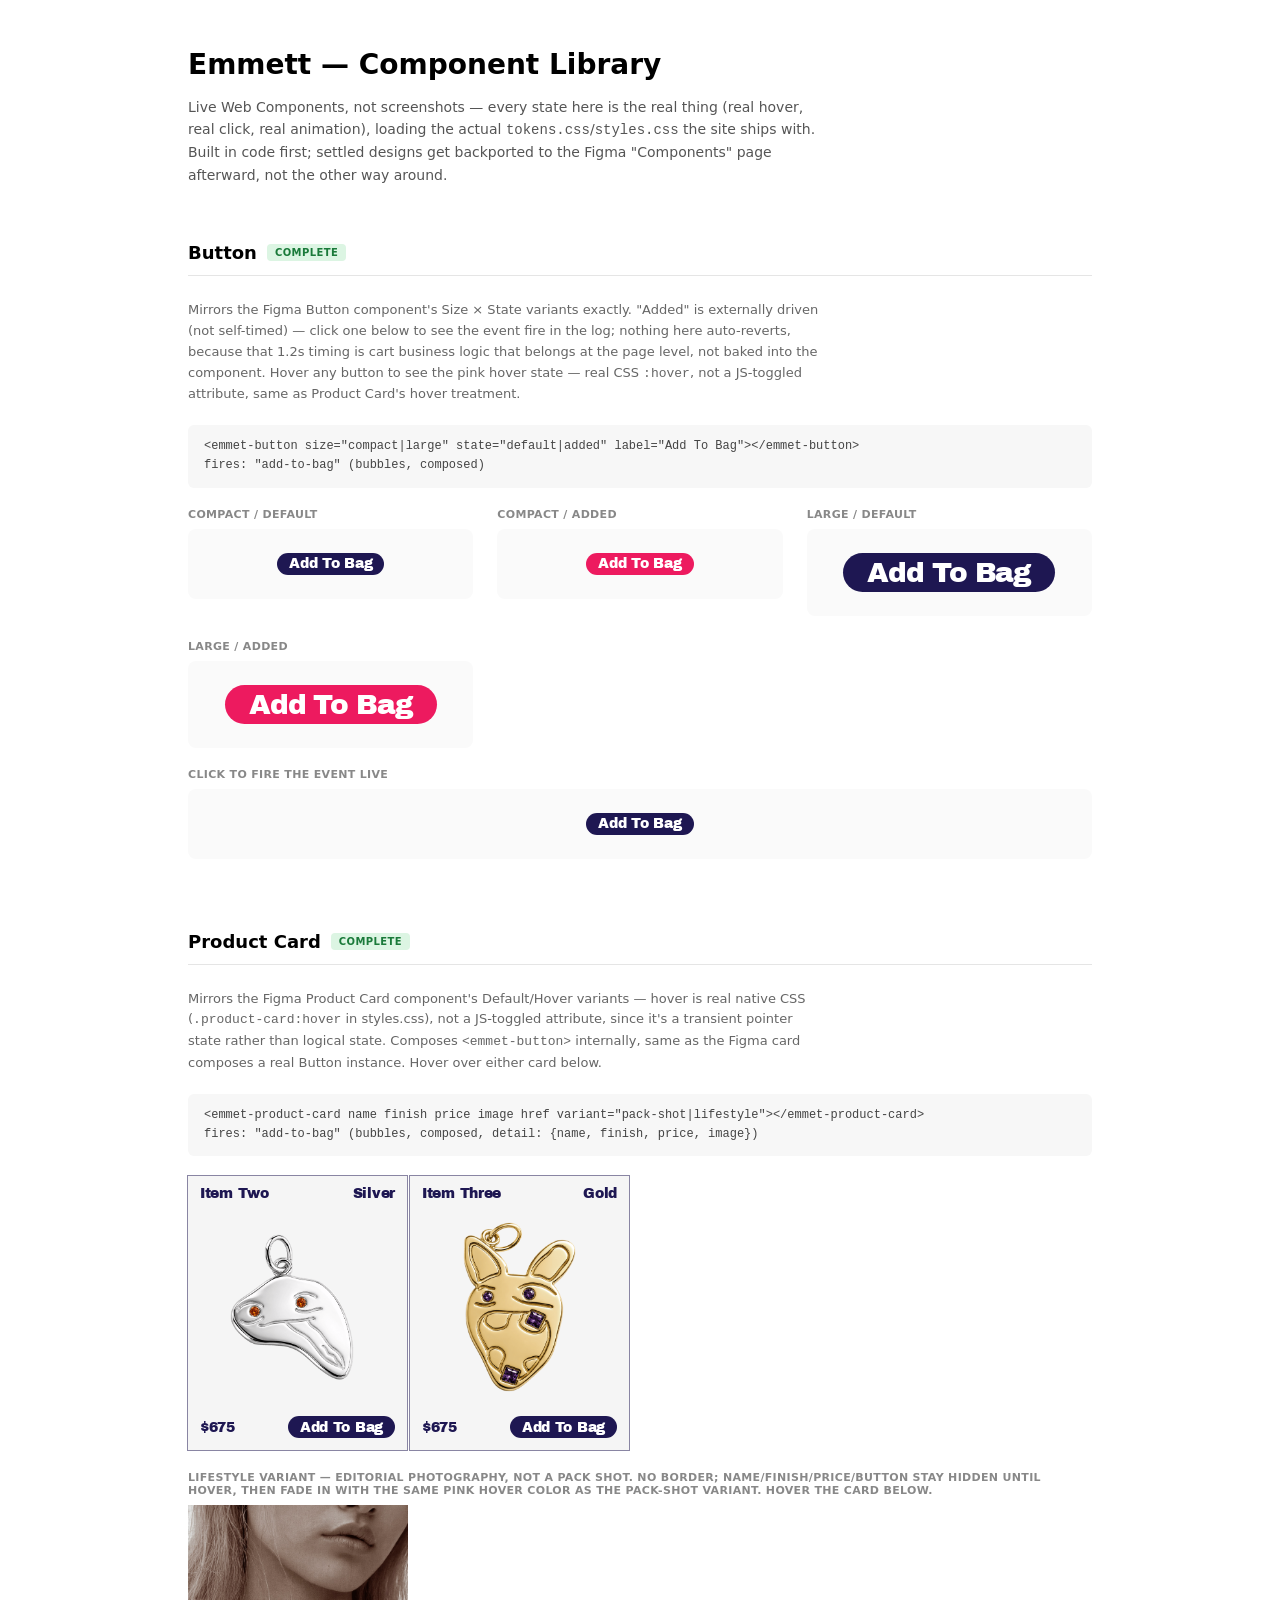
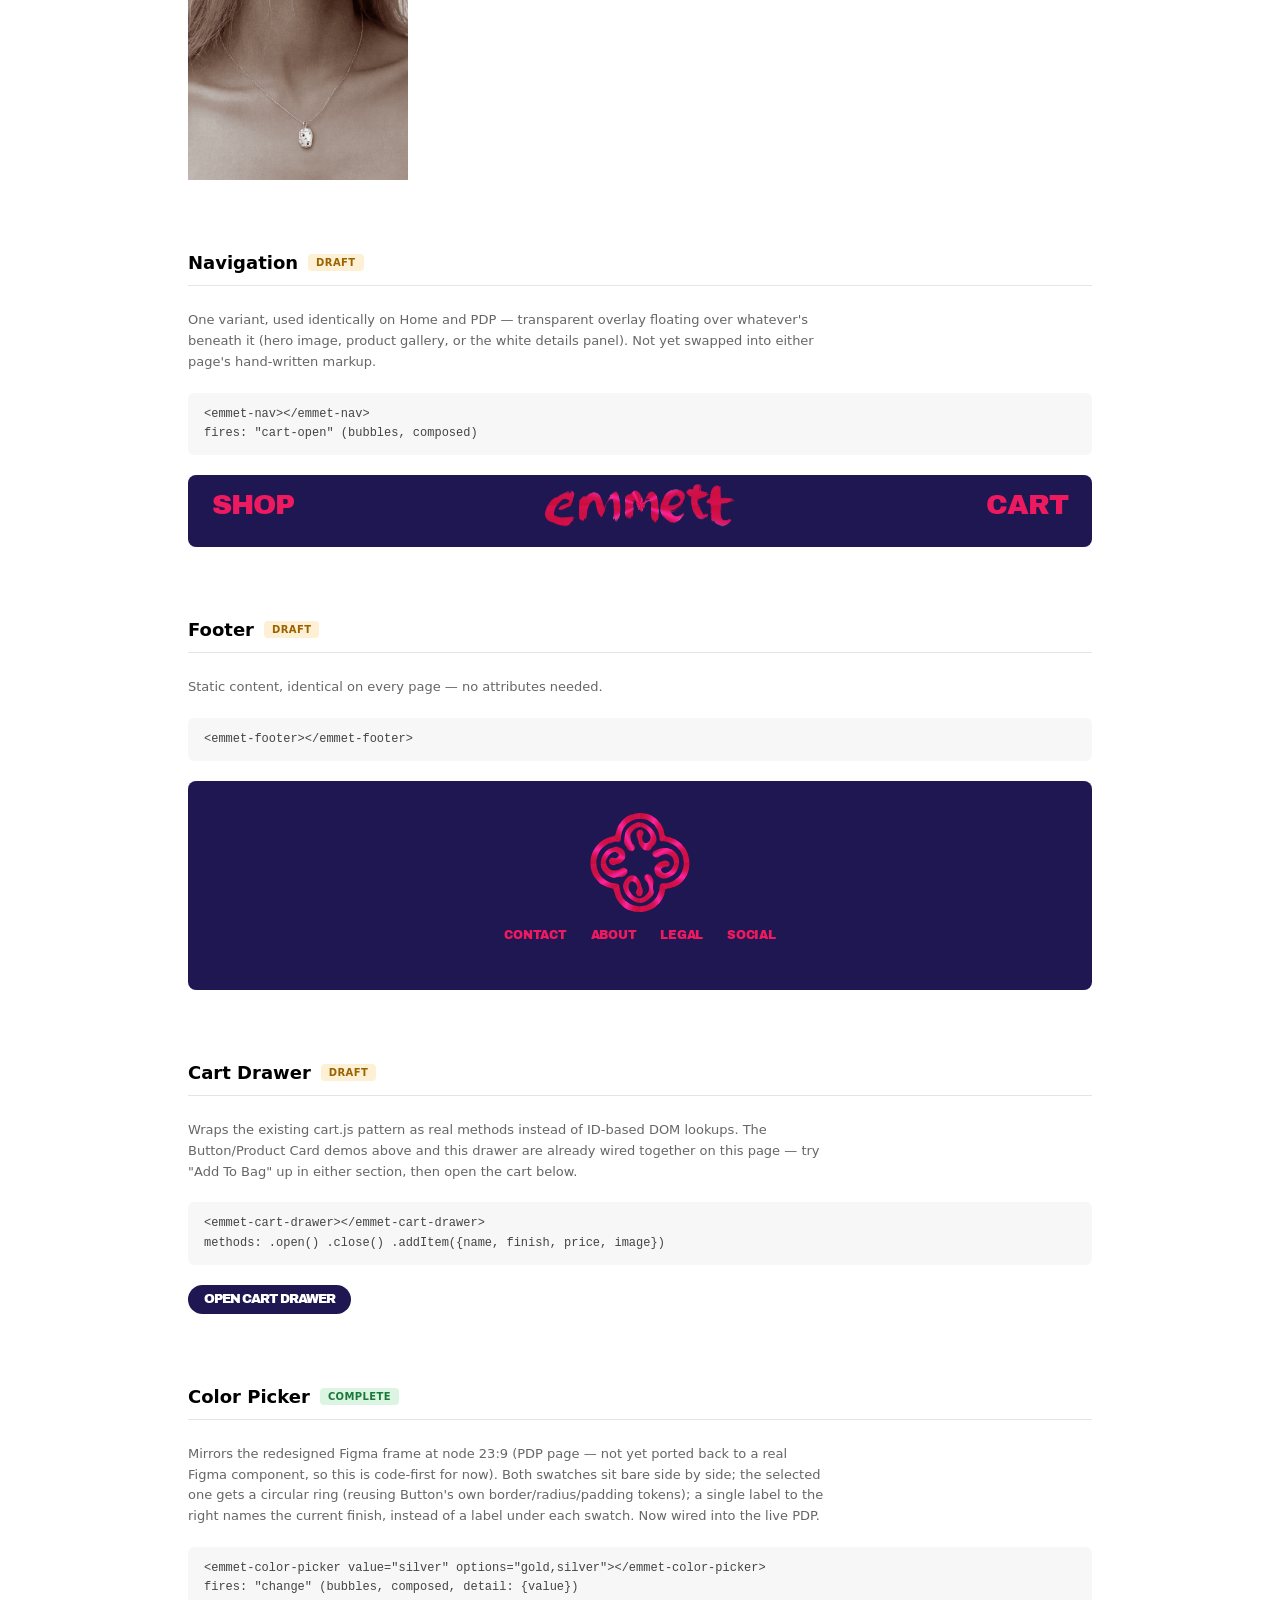
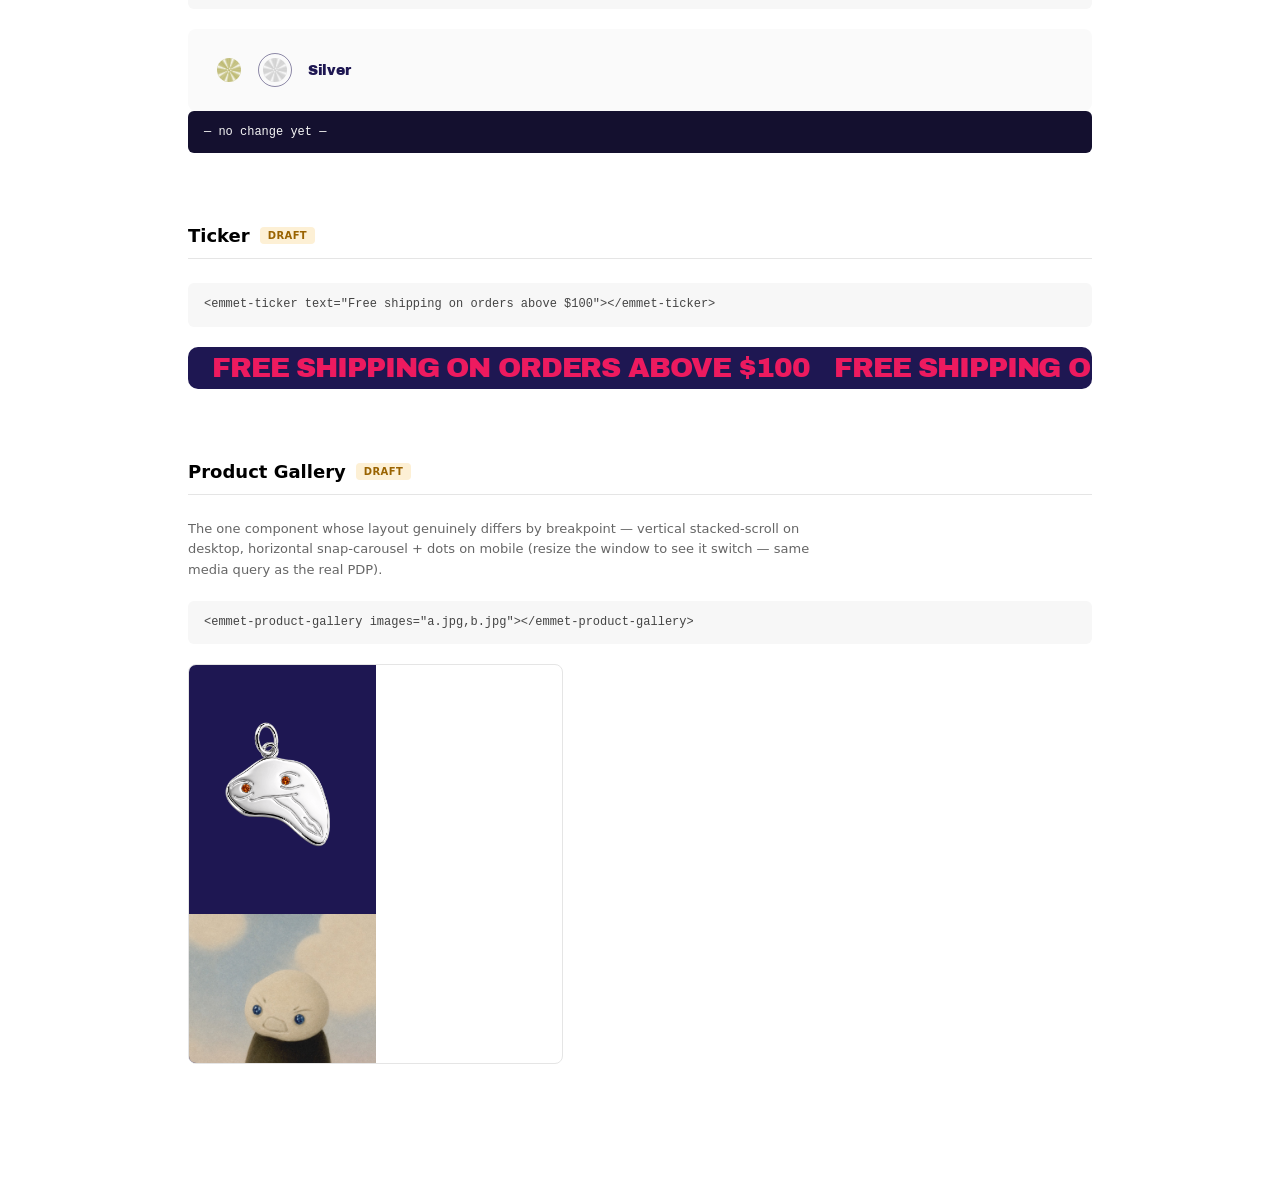
==== components.html @ 361da9a1 "Initial commit: Emmett static demo site Home/PDP/Components pages plus experimental branch variants " ====
<!doctype html>
<html lang="en">
<head>
<meta charset="utf-8">
<meta name="viewport" content="width=device-width, initial-scale=1">
<title>Emmett — Components</title>
<link rel="preconnect" href="https://fonts.googleapis.com">
<link rel="preconnect" href="https://fonts.gstatic.com" crossorigin>
<link href="https://fonts.googleapis.com/css2?family=Archivo:wght@400;500&family=Archivo+Black&display=swap" rel="stylesheet">
<link rel="stylesheet" href="styles.css">
<style>
  /* Gallery-page chrome only — not part of the product design system,
     doesn't belong in styles.css. */
  body { padding: 48px; max-width: 1000px; margin: 0 auto; background: #fff; }
  .gallery-intro { margin-bottom: 56px; }
  .gallery-intro h1 { font: 700 28px/1.2 system-ui, sans-serif; margin: 0 0 8px; }
  .gallery-intro p { font: 14px/1.6 system-ui, sans-serif; color: #555; max-width: 640px; }
  .gallery-section { margin-bottom: 72px; }
  .gallery-section h2 {
    font: 700 18px system-ui, sans-serif;
    display: flex; align-items: center; gap: 10px;
    padding-bottom: 12px; margin-bottom: 24px;
    border-bottom: 1px solid #e5e5e5;
  }
  .badge { font: 700 10px system-ui, sans-serif; letter-spacing: .04em; text-transform: uppercase; padding: 3px 8px; border-radius: 4px; }
  .badge--done { background: #dcf5e3; color: #1a7a3a; }
  .badge--draft { background: #fdf0d5; color: #9a6300; }
  .gallery-desc { font: 13px/1.6 system-ui, sans-serif; color: #666; margin: 0 0 20px; max-width: 640px; }
  .gallery-api { font: 12px/1.6 ui-monospace, monospace; color: #444; background: #f7f7f7; padding: 12px 16px; border-radius: 6px; margin: 0 0 20px; white-space: pre-wrap; }
  .swatch-grid { display: grid; grid-template-columns: repeat(auto-fill, minmax(220px, 1fr)); gap: 24px; align-items: start; }
  .swatch-label { font: 600 11px system-ui, sans-serif; color: #888; margin-bottom: 8px; text-transform: uppercase; letter-spacing: .03em; }
  .swatch { padding: 24px; background: #fafafa; border-radius: 8px; display: flex; align-items: center; justify-content: center; }
  .card-demo-row { display: grid; grid-template-columns: repeat(2, 220px); gap: 2px; }
  .nav-demo { position: relative; height: 72px; background: #1e1752; border-radius: 8px; overflow: hidden; }
  .nav-demo emmet-nav .site-header { position: absolute; }
  .footer-demo { border-radius: 8px; overflow: hidden; }
  .log { font: 12px/1.5 ui-monospace, monospace; background: #14102f; color: #f5f5f5; padding: 12px 16px; border-radius: 6px; min-height: 20px; }
</style>
</head>
<body>

<div class="gallery-intro">
  <h1>Emmett — Component Library</h1>
  <p>Live Web Components, not screenshots — every state here is the real thing (real hover, real click, real animation), loading the actual <code>tokens.css</code>/<code>styles.css</code> the site ships with. Built in code first; settled designs get backported to the Figma "Components" page afterward, not the other way around.</p>
</div>

<div class="gallery-section">
  <h2>Button <span class="badge badge--done">Complete</span></h2>
  <p class="gallery-desc">Mirrors the Figma Button component's Size × State variants exactly. "Added" is externally driven (not self-timed) — click one below to see the event fire in the log; nothing here auto-reverts, because that 1.2s timing is cart business logic that belongs at the page level, not baked into the component. Hover any button to see the pink hover state — real CSS <code>:hover</code>, not a JS-toggled attribute, same as Product Card's hover treatment.</p>
  <p class="gallery-api">&lt;emmet-button size="compact|large" state="default|added" label="Add To Bag"&gt;&lt;/emmet-button&gt;
fires: "add-to-bag" (bubbles, composed)</p>
  <div class="swatch-grid">
    <div>
      <div class="swatch-label">Compact / Default</div>
      <div class="swatch"><emmet-button size="compact" state="default"></emmet-button></div>
    </div>
    <div>
      <div class="swatch-label">Compact / Added</div>
      <div class="swatch"><emmet-button size="compact" state="added"></emmet-button></div>
    </div>
    <div>
      <div class="swatch-label">Large / Default</div>
      <div class="swatch"><emmet-button size="large" state="default"></emmet-button></div>
    </div>
    <div>
      <div class="swatch-label">Large / Added</div>
      <div class="swatch"><emmet-button size="large" state="added"></emmet-button></div>
    </div>
  </div>
  <p class="swatch-label" style="margin-top:20px;">Click to fire the event live</p>
  <div class="swatch"><emmet-button id="liveButton" size="compact" state="default"></emmet-button></div>
</div>

<div class="gallery-section">
  <h2>Product Card <span class="badge badge--done">Complete</span></h2>
  <p class="gallery-desc">Mirrors the Figma Product Card component's Default/Hover variants — hover is real native CSS (<code>.product-card:hover</code> in styles.css), not a JS-toggled attribute, since it's a transient pointer state rather than logical state. Composes <code>&lt;emmet-button&gt;</code> internally, same as the Figma card composes a real Button instance. Hover over either card below.</p>
  <p class="gallery-api">&lt;emmet-product-card name finish price image href variant="pack-shot|lifestyle"&gt;&lt;/emmet-product-card&gt;
fires: "add-to-bag" (bubbles, composed, detail: {name, finish, price, image})</p>
  <div class="card-demo-row">
    <emmet-product-card
      name="Item Two" finish="Silver" price="$675"
      image="assets/item-two-silver.png" href="pdp.html?item=two&finish=silver">
    </emmet-product-card>
    <emmet-product-card
      name="Item Three" finish="Gold" price="$675"
      image="assets/item-three-gold.png" href="pdp.html?item=three&finish=gold">
    </emmet-product-card>
  </div>
  <p class="swatch-label" style="margin-top:20px;">Lifestyle variant — editorial photography, not a pack shot. No border; name/finish/price/button stay hidden until hover, then fade in with the same pink hover color as the pack-shot variant. Hover the card below.</p>
  <div class="card-demo-row">
    <emmet-product-card
      name="Item one" finish="Silver" price="$675" variant="lifestyle"
      image="assets/lifestyle-necklace.jpg" href="pdp.html?item=one&finish=silver">
    </emmet-product-card>
  </div>
</div>

<div class="gallery-section">
  <h2>Navigation <span class="badge badge--draft">Draft</span></h2>
  <p class="gallery-desc">One variant, used identically on Home and PDP — transparent overlay floating over whatever's beneath it (hero image, product gallery, or the white details panel). Not yet swapped into either page's hand-written markup.</p>
  <p class="gallery-api">&lt;emmet-nav&gt;&lt;/emmet-nav&gt;
fires: "cart-open" (bubbles, composed)</p>
  <div class="nav-demo"><emmet-nav></emmet-nav></div>
</div>

<div class="gallery-section">
  <h2>Footer <span class="badge badge--draft">Draft</span></h2>
  <p class="gallery-desc">Static content, identical on every page — no attributes needed.</p>
  <p class="gallery-api">&lt;emmet-footer&gt;&lt;/emmet-footer&gt;</p>
  <div class="footer-demo"><emmet-footer></emmet-footer></div>
</div>

<div class="gallery-section">
  <h2>Cart Drawer <span class="badge badge--draft">Draft</span></h2>
  <p class="gallery-desc">Wraps the existing cart.js pattern as real methods instead of ID-based DOM lookups. The Button/Product Card demos above and this drawer are already wired together on this page — try "Add To Bag" up in either section, then open the cart below.</p>
  <p class="gallery-api">&lt;emmet-cart-drawer&gt;&lt;/emmet-cart-drawer&gt;
methods: .open() .close() .addItem({name, finish, price, image})</p>
  <button type="button" class="nav-link" style="background:#1e1752;color:#fff;padding:8px 16px;border-radius:20px;font-size:13px;" id="openCartDemo">Open cart drawer</button>
</div>

<div class="gallery-section">
  <h2>Color Picker <span class="badge badge--done">Complete</span></h2>
  <p class="gallery-desc">Mirrors the redesigned Figma frame at node 23:9 (PDP page — not yet ported back to a real Figma component, so this is code-first for now). Both swatches sit bare side by side; the selected one gets a circular ring (reusing Button's own border/radius/padding tokens); a single label to the right names the current finish, instead of a label under each swatch. Now wired into the live PDP.</p>
  <p class="gallery-api">&lt;emmet-color-picker value="silver" options="gold,silver"&gt;&lt;/emmet-color-picker&gt;
fires: "change" (bubbles, composed, detail: {value})</p>
  <div class="swatch" style="justify-content:flex-start;">
    <emmet-color-picker id="finishDemo" value="silver" options="gold,silver"></emmet-color-picker>
  </div>
  <div class="log" id="finishLog">— no change yet —</div>
</div>

<div class="gallery-section">
  <h2>Ticker <span class="badge badge--draft">Draft</span></h2>
  <p class="gallery-api">&lt;emmet-ticker text="Free shipping on orders above $100"&gt;&lt;/emmet-ticker&gt;</p>
  <emmet-ticker text="Free shipping on orders above $100"></emmet-ticker>
</div>

<div class="gallery-section">
  <h2>Product Gallery <span class="badge badge--draft">Draft</span></h2>
  <p class="gallery-desc">The one component whose layout genuinely differs by breakpoint — vertical stacked-scroll on desktop, horizontal snap-carousel + dots on mobile (resize the window to see it switch — same media query as the real PDP).</p>
  <p class="gallery-api">&lt;emmet-product-gallery images="a.jpg,b.jpg"&gt;&lt;/emmet-product-gallery&gt;</p>
  <div style="max-width:375px; height:400px; border:1px solid #e5e5e5; border-radius:8px; overflow:hidden;">
    <emmet-product-gallery images="assets/item-two-silver.png,assets/character-art.jpg"></emmet-product-gallery>
  </div>
</div>

<emmet-cart-drawer id="galleryCart"></emmet-cart-drawer>

<script src="components.js"></script>
<script>
  const cart = document.getElementById("galleryCart");

  document.getElementById("openCartDemo").addEventListener("click", () => cart.open());

  document.addEventListener("add-to-bag", (e) => {
    const detail = e.detail || { name: "Item", finish: "Silver", price: "$675", image: "" };
    cart.addItem(detail);
    cart.open();
  });

  const liveButton = document.getElementById("liveButton");
  liveButton.addEventListener("add-to-bag", () => {
    liveButton.setAttribute("state", "added");
    setTimeout(() => liveButton.setAttribute("state", "default"), 1200);
  });

  document.getElementById("finishDemo").addEventListener("change", (e) => {
    document.getElementById("finishLog").textContent = `change event fired — value: "${e.detail.value}"`;
  });
</script>
</body>
</html>
---- styles.css ----
/* Emmett — Home page. Desktop breakpoint only.
   All visual values come from tokens.css (generated from tokens.json / Figma variables).
   Do not hardcode colors, type, spacing, or radii here — reference a var(--token) instead. */

@import url("tokens.css");

* { box-sizing: border-box; }

html, body {
  margin: 0;
  padding: 0;
  width: 100%;
}

body {
  background: var(--color-surface-page);
  font-family: var(--font-family-text), sans-serif;
  -webkit-font-smoothing: antialiased;
}

img { display: block; max-width: 100%; }

a { color: inherit; text-decoration: none; }

/* ---------- Header (overlaid on hero, transparent) ---------- */

.site-header {
  position: fixed;
  top: 0;
  left: 0;
  right: 0;
  z-index: 20;
  display: flex;
  align-items: center;
  justify-content: space-between;
  padding: var(--space-200) var(--space-500);
  min-height: 60px;
}

.nav-link {
  font-family: var(--nav-font-family), sans-serif;
  font-size: var(--nav-font-size);
  letter-spacing: var(--nav-tracking);
  color: var(--nav-text-color);
  text-transform: uppercase;
  background: none;
  border: none;
  line-height: 1;
  transition: opacity 0.25s ease, transform 0.25s ease;
}

/* Logo stays fixed and always visible; only Shop/Cart hide on scroll-down
   and reappear on scroll-up (toggled via nav-scroll.js). */
.site-header.nav-links-hidden .nav-link {
  opacity: 0;
  transform: translateY(-8px);
  pointer-events: none;
}

.site-logo {
  position: absolute;
  left: 50%;
  top: 50%;
  transform: translate(-50%, -50%);
  display: block;
  width: 190px;
}

.site-logo svg {
  display: block;
  width: 100%;
  height: auto;
}

/* ---------- Hero ---------- */

.hero {
  position: relative;
  width: 100%;
  aspect-ratio: 1599 / 997;
  background: var(--color-navy-900);
  overflow: hidden;
}

.hero img {
  width: 100%;
  height: 100%;
  object-fit: cover;
}

/* ---------- Shop grid ---------- */

.shop {
  width: 100%;
}

.product-grid {
  display: grid;
  grid-template-columns: repeat(4, 1fr);
  width: 100%;
}

.product-card {
  position: relative;
  display: flex;
  flex-direction: column;
  justify-content: space-between;
  aspect-ratio: 4 / 5;
  background: var(--card-bg);
  border: var(--card-border-width) solid var(--card-border-color);
  box-sizing: border-box;
  overflow: hidden;
  margin-left: calc(var(--card-border-width) * -1);
  margin-top: calc(var(--card-border-width) * -1);
}

.product-card.span-2 {
  grid-column: span 2;
}

/* Lifestyle variant — editorial/lifestyle photography instead of a plain
   product pack shot. No border (the photo runs to the card edge); name/
   finish/price/button stay hidden until hover, then revealed in the same
   pink hover color as the pack-shot variant (.product-card:hover ... below
   already covers this, since these cards keep the base .product-card class
   too — no separate color rule needed here). */
.product-card--lifestyle {
  border: none;
  margin-left: 0;
  margin-top: 0;
}

.product-card--lifestyle .card-row {
  opacity: 0;
  pointer-events: none;
  transition: opacity 0.25s ease;
}

.product-card--lifestyle:hover .card-row {
  opacity: 1;
  pointer-events: auto;
}

.card-media {
  position: absolute;
  inset: 0;
  z-index: 0;
}

.card-media img {
  width: 100%;
  height: 100%;
  object-fit: cover;
}

.card-row {
  position: relative;
  z-index: 1;
  display: flex;
  align-items: center;
  justify-content: space-between;
  padding: 0 var(--card-padding-x);
}

.card-row--top {
  padding-top: var(--space-150);
  height: 24px;
}

.card-row--bottom {
  padding-bottom: var(--space-200);
  height: 34px;
}

.card-name,
.card-finish,
.card-price {
  font-family: var(--nav-font-family), sans-serif;
  font-size: var(--price-font-size);
  letter-spacing: var(--font-tracking-product);
  color: var(--card-text-color);
  white-space: nowrap;
  margin: 0;
}

.btn-bag {
  display: inline-flex;
  align-items: center;
  height: 22px;
  padding: var(--button-padding-y) var(--button-padding-x);
  background: var(--button-bg-default);
  color: var(--button-text-default);
  border-radius: var(--button-radius);
  font-family: var(--button-font-family), sans-serif;
  font-size: var(--button-font-size);
  letter-spacing: var(--font-tracking-product);
  white-space: nowrap;
  border: none;
}

.btn-bag:hover {
  background: var(--button-bg-hover);
}

/* Large size — PDP. Checked against the real button (Figma node 11:1362/
   11:1366): font-size and horizontal padding scale up, but vertical padding
   and tracking do not — it reuses the compact button-padding-y and the nav
   type scale's tracking, not a "large" version of the compact ones. */
.btn-bag--large {
  height: auto;
  padding: var(--button-padding-y) var(--button-padding-x-large);
  font-size: var(--button-font-size-large);
  letter-spacing: var(--button-tracking-large);
}

/* Product Card hover — all card text (name, finish, price) shares one
   component-tier color token, card.text-color(-hover), rather than price
   having its own separate token for a color it never actually diverges on. */
.product-card:hover .card-name,
.product-card:hover .card-finish,
.product-card:hover .card-price {
  color: var(--card-text-color-hover);
}

/* ---------- Ticker (promo marquee) ---------- */

.ticker {
  position: relative;
  grid-column: 1 / -1;
  width: 100%;
  height: 42px;
  background: var(--ticker-bg);
  border-radius: var(--ticker-radius);
  overflow: hidden;
  display: flex;
  align-items: center;
}

.ticker-track {
  display: flex;
  align-items: center;
  gap: var(--space-500);
  white-space: nowrap;
  animation: ticker-scroll 22s linear infinite;
  padding-left: var(--space-500);
}

.ticker-track span {
  font-family: var(--nav-font-family), sans-serif;
  font-size: var(--nav-font-size);
  letter-spacing: var(--nav-tracking);
  color: var(--ticker-text-color);
  text-transform: uppercase;
}

@keyframes ticker-scroll {
  from { transform: translateX(0); }
  to { transform: translateX(-50%); }
}

/* ---------- Footer ---------- */

.site-footer {
  width: 100%;
  background: var(--footer-bg);
  display: flex;
  flex-direction: column;
  align-items: center;
}

.footer-mark {
  position: relative;
  width: 100px;
  height: 99px;
  margin: var(--space-600) 0 var(--space-300);
}

.footer-mark-svg,
.footer-mark svg {
  display: block;
  width: 100%;
  height: 100%;
}

/* ---------- Liquid metal ambient shimmer ----------
   A rotating highlight gradient masked to the exact glyph/symbol shape, so the
   silhouette stays put and only the "light" moves inside it — reads as a moving
   reflection across liquid metal rather than a shape sliding around. */

.liquid-metal {
  position: absolute;
  inset: 0;
  overflow: hidden;
  mix-blend-mode: overlay;
  pointer-events: none;
}

.liquid-metal--logo {
  -webkit-mask-image: url("assets/svg/logo-mask.svg");
  mask-image: url("assets/svg/logo-mask.svg");
}

.liquid-metal--symbol {
  -webkit-mask-image: url("assets/svg/symbol-mask.svg");
  mask-image: url("assets/svg/symbol-mask.svg");
}

.liquid-metal--logo,
.liquid-metal--symbol {
  -webkit-mask-size: 100% 100%;
  mask-size: 100% 100%;
  -webkit-mask-repeat: no-repeat;
  mask-repeat: no-repeat;
  -webkit-mask-position: center;
  mask-position: center;
}

.liquid-metal-spin {
  position: absolute;
  top: 50%;
  left: 50%;
  width: 340%;
  height: 340%;
  transform: translate(-50%, -50%) rotate(0deg);
  transform-origin: center;
  background: repeating-conic-gradient(
    from 0deg,
    rgba(0, 0, 0, 0.3) 0deg,
    transparent 9deg,
    rgba(255, 255, 255, 1) 18deg,
    transparent 27deg,
    rgba(0, 0, 0, 0.18) 36deg,
    transparent 45deg
  );
  animation: liquid-metal-spin 9s linear infinite;
  will-change: transform;
}

.liquid-metal--symbol .liquid-metal-spin {
  animation-duration: 7s;
  animation-direction: reverse;
}

@keyframes liquid-metal-spin {
  to { transform: translate(-50%, -50%) rotate(360deg); }
}

@media (prefers-reduced-motion: reduce) {
  .liquid-metal-spin {
    animation: none;
  }
}

.footer-links {
  display: flex;
  align-items: center;
  gap: var(--footer-gap);
  padding-bottom: var(--space-800);
}

.footer-link {
  font-family: var(--nav-font-family), sans-serif;
  font-size: var(--footer-link-font-size);
  letter-spacing: var(--font-tracking-footer-link);
  color: var(--footer-link-color);
  text-transform: uppercase;
  background: none;
  border: none;
}

/* ==========================================================================
   PDP — desktop only. The header is the same transparent overlay used on
   Home (only one nav variant, site-wide). The gallery is normal document
   flow — its two stacked images are what give the page real height, and the
   actual page scrolls to reveal them (no isolated inner-scroll container).
   The details column is pinned to the viewport (position: fixed) instead,
   so it stays in place the whole time regardless of how far the page has
   scrolled.
   ========================================================================== */

.pdp {
  display: flex;
}

.pdp-gallery {
  width: 50%;
  background: var(--color-navy-900);
}

.pdp-gallery img {
  display: block;
  width: 100%;
  height: auto;
}

/* Carousel dot indicators — only relevant/shown on mobile (see media query).
   Hidden on desktop, where the gallery is a vertical stacked scroll, not a
   swipeable carousel. */
.pdp-gallery-dots {
  display: none;
}

.pdp-gallery-dots span {
  width: 6px;
  height: 6px;
  border-radius: var(--radius-pill);
  background: var(--color-navy-900-a50);
}

.pdp-gallery-dots span.is-active {
  background: var(--color-accent-brand);
}

.pdp-details {
  position: fixed;
  top: 0;
  right: 0;
  width: 50%;
  height: 100vh;
  overflow-y: auto; /* safety net if content ever exceeds viewport height, not the primary scroll mechanism */
  display: flex;
  flex-direction: column;
  justify-content: center; /* per the real Figma PDP: the info block sits exactly vertically centered in the panel (measured 471.9px top offset in a 1141px-tall panel — precisely (1141-197)/2), not top-pinned */
  padding: 0 96px; /* 96px matches the real Figma inset (measured, not derived from the space scale) */
}

.pdp-top-row {
  display: flex;
  align-items: center; /* was baseline — misaligned against the color picker's pill, whose box height varies by selection state, not by a shared text baseline */
  justify-content: space-between;
  gap: var(--space-300);
  margin-bottom: var(--space-300);
}

.pdp-name {
  font-family: var(--nav-font-family), sans-serif;
  font-size: var(--font-size-product); /* was a hardcoded 20px guess made before the real PDP existed in Figma — the actual node is bound to font/size/200 (14px), same size as price/card text, not font/size/500 (28px, nav's size) */
  letter-spacing: var(--font-tracking-product);
  color: var(--card-text-color);
  margin: 0;
}

/* Color Picker — redesigned in Figma (node 23:9, not yet ported back to a
   real Figma component). Both swatches sit bare side by side; the selected
   one gets a circular ring (reusing Button's own border/radius/padding
   tokens), and a single label to the right names the current finish. */

.color-picker-swatches {
  display: inline-flex;
  align-items: center;
  gap: var(--space-200);
}

.color-picker-swatch-wrap {
  display: inline-flex;
  padding: var(--space-050); /* gap between the swatch circle and its selection ring — tightened from --button-padding-x per explicit request */
  border-radius: var(--radius-pill);
  border: var(--border-width-thin) solid transparent;
  background: none;
  cursor: pointer;
}

.color-picker-swatch-wrap.is-selected {
  border-color: var(--color-border-subtle);
}

.color-picker-swatch {
  display: block;
  position: relative;
  width: 24px;
  height: 24px;
  border-radius: 50%;
  overflow: hidden; /* clips the .liquid-metal shimmer to this circle — no mask-image needed like the logo/symbol, since the shape here is just a circle */
}

.color-picker-swatch[data-finish="gold"] {
  background: var(--picker-swatch-fill-gold);
}

.color-picker-swatch[data-finish="silver"] {
  background: var(--picker-swatch-fill-silver);
}

.color-picker-label {
  font-family: var(--nav-font-family), sans-serif;
  font-size: var(--price-font-size);
  letter-spacing: var(--font-tracking-product);
  color: var(--card-text-color);
  white-space: nowrap;
}

.pdp-description {
  font-family: var(--font-family-text), sans-serif;
  font-size: 14px;
  line-height: 1.6;
  color: var(--card-text-color);
  opacity: 0.85;
  margin: 0 0 var(--space-500);
}

.pdp-bottom-row {
  display: flex;
  align-items: center;
  justify-content: space-between; /* price left, button right — matches the product card's bottom row (Figma node 11:1358 confirms the real PDP uses the same pattern) */
  gap: var(--space-300);
}

.pdp-price {
  font-family: var(--nav-font-family), sans-serif;
  font-size: var(--font-size-product); /* was a hardcoded 16px guess — the real node (11:1360) is bound to font/size/200 (14px), same as the product name */
  letter-spacing: var(--font-tracking-product);
  color: var(--card-text-color);
  margin: 0;
}

.pdp-sku {
  font-family: var(--font-family-text), sans-serif;
  font-size: 12px;
  color: var(--card-text-color);
  opacity: 0.45;
  margin-top: var(--space-600);
}

/* ==========================================================================
   PDP Branch — experimental variant (Figma node 37:10, "PDP branch"). One
   continuous full-width image column (single page scroll, no split gallery/
   details columns); the product info card floats on top of it as a sticky
   "liquid glass" panel. That glass treatment is a deliberate departure from
   the literal Figma frame (node 37:17 there just uses the plain opaque
   card/bg fill) per explicit instruction — so the blur/opacity/radius/shadow
   values below are new, bespoke to this variant, and intentionally NOT
   ported into tokens.json, since there's no real Figma variable behind
   "glass" to mirror. Everything inside the card (name, description, price,
   button, color picker) reuses the exact same classes/tokens as the main
   PDP — only the card's own container styling changes.
   ========================================================================== */

/* Positioning context for the sticky card overlay below — spans the hero
   image AND the additional-images row combined, so the card keeps sticking
   through both sections and only releases once the footer (its next
   sibling, outside this wrapper) begins. */
.pdp-branch-scroll {
  position: relative;
}

/* 12-column underlying grid — the product (pack-shot) image is centered
   in a 6-column span (columns 4–9) instead of running full-bleed; the
   lifestyle image below it stays full-width (spans all 12). */
.pdp-branch-gallery {
  background: var(--color-navy-900);
  display: grid;
  grid-template-columns: repeat(12, 1fr);
}

.pdp-branch-gallery img {
  display: block;
  width: 100%;
  height: auto;
  grid-column: 1 / -1;
}

#pdpBranchMainImage {
  grid-column: 4 / 10; /* columns 4–9 inclusive: 6 of 12, centered */
}

/* Absolutely-positioned overlay sized via inset:0 against .pdp-branch-scroll
   (hero image + additional-images row combined) — this is what gives the
   sticky card below room to travel through both sections and only release
   right at the footer, instead of sticking forever like position:fixed
   would. Same 12-col grid as the gallery so the card can share the image's
   exact column span. */
.pdp-branch-card-wrap {
  position: absolute;
  inset: 0;
  display: grid;
  grid-template-columns: repeat(12, 1fr);
  align-items: end; /* anchors the card's resting position to the bottom of the (tall) wrap, matching its bottom-sticky behavior — grid's default stretch would otherwise make it fill the wrap's full (image-column-height) row axis instead of sizing to its own content */
  pointer-events: none; /* only the card itself should intercept clicks */
}

.pdp-branch-card {
  grid-column: 4 / 10; /* centered on the product image's own 6-of-12 span */
  position: sticky;
  bottom: var(--space-500);
  width: 100%;
  display: flex;
  flex-direction: column;
  gap: var(--space-inline-gap); /* semantic token for spacing between stacked items — not the raw --space-500 primitive, even though same value */
  padding: var(--space-500);
  pointer-events: auto;

  /* Liquid glass — frosted, translucent panel over the scrolling imagery. */
  background: rgba(255, 255, 255, 0.55);
  border: 1px solid rgba(255, 255, 255, 0.6);
  border-radius: 24px;
  backdrop-filter: blur(24px) saturate(180%);
  -webkit-backdrop-filter: blur(24px) saturate(180%);
  box-shadow:
    0 8px 32px rgba(30, 23, 82, 0.25),
    inset 0 1px 0 rgba(255, 255, 255, 0.5);
}

/* The card's own top-row/description/bottom-row all reuse .pdp-top-row,
   .pdp-description, .pdp-bottom-row etc. as-is, but those shared classes
   carry their own margins from the main (non-gap-based) PDP layout — here
   the card relies on flex `gap` for spacing instead, so those margins are
   zeroed to avoid stacking on top of it. (No SKU line in this variant —
   dropped to save space in the now-narrower, centered card.) */
.pdp-branch-card .pdp-top-row {
  margin-bottom: 0;
}

/* Pulls description up closer to the name/color-picker row specifically —
   the card's `gap` (--space-inline-gap, 24px) still governs the other
   transition (description → price/button row) unchanged; this just trims
   the one above it down to --space-150 (10px) via a token-driven offset,
   rather than reducing the shared gap value itself. */
.pdp-branch-card .pdp-description {
  margin: calc(var(--space-150) - var(--space-inline-gap)) 0 0;
}

/* Additional product images — a plain 6/6 two-up row below the sticky
   hero, matching Figma's "Additional product images" section (node
   51:322): two images sharing the same 12-col grid, each spanning half. */
.pdp-branch-more-images {
  display: grid;
  grid-template-columns: repeat(12, 1fr);
  background: var(--color-navy-900);
}

.pdp-branch-more-images img {
  display: block;
  grid-column: span 6;
  width: 100%;
  height: auto;
  object-fit: cover;
}

/* ==========================================================================
   Home/PLP Branch — experimental variant (Figma node 50:67, "Home/PLP
   branch"). A single full-viewport, non-scrolling hero: the cast photo
   fills the whole screen at 75% opacity, and all 5 products sit on top as
   a coverflow-style carousel instead of a scrolling grid. Cards have no
   background/border here (they float directly on the photo) and only the
   centered ("active") product shows its name/finish/price/button — the
   others are bare pendant images. Clicking a side pendant re-centers it;
   clicking the already-centered one navigates to its PDP, same as a
   regular product card would.
   ========================================================================== */

.plp-branch-body {
  overflow: hidden; /* one full-viewport screen, no page scroll */
}

.plp-branch-hero {
  position: relative;
  height: 100vh;
  overflow: hidden;
  background: var(--color-black);
}

.plp-branch-hero-bg {
  position: absolute;
  inset: 0;
  width: 100%;
  height: 100%;
  object-fit: cover;
  opacity: 0.75;
}

.plp-branch-carousel {
  position: absolute;
  inset: 0;
  --carousel-spacing: 340px; /* read by index-branch.html's JS so slide spacing stays in sync with the width below across breakpoints */
  touch-action: pan-y; /* horizontal swipes are handled by our own JS below, not the browser's native gesture */
}

.plp-branch-slide {
  position: absolute;
  left: 50%;
  top: 50%;
  width: 400px;
  aspect-ratio: 4 / 5;
  overflow: hidden;
  cursor: pointer;
  display: flex;
  flex-direction: column;
  justify-content: space-between; /* pins .card-row--top/--bottom to opposite edges, same as .product-card does */
  transform: translate(-50%, -50%) translateX(var(--slide-x, 0px)) scale(var(--slide-scale, 1));
  z-index: var(--slide-z, 1);
  opacity: 0.9; /* non-selected products recede slightly */
  transition: transform 0.4s ease, opacity 0.3s ease;
}

/* Hovering a dimmed product previews what clicking it would do — bring it
   to full opacity — so the interaction reads clearly before you commit. */
.plp-branch-slide:hover,
.plp-branch-slide.is-active {
  opacity: 1;
}

.plp-branch-slide .card-media {
  position: absolute;
  inset: 0;
  z-index: 0;
}

/* No background/border (unlike .product-card) — the image sits straight
   on the hero photo. Name/finish/price/button reuse the exact same
   .card-row/.card-name/.card-finish/.card-price/.btn-bag classes as the
   regular grid cards; only the text color changes (white, since there's
   no card-bg tinting it anymore) and visibility is gated to .is-active. */
.plp-branch-slide .card-row {
  opacity: 0;
  pointer-events: none;
  transition: opacity 0.3s ease;
}

.plp-branch-slide.is-active .card-row {
  opacity: 1;
  pointer-events: auto;
}

.plp-branch-slide .card-name,
.plp-branch-slide .card-finish,
.plp-branch-slide .card-price {
  color: var(--button-text-default);
}

/* ---------- Cart drawer (shared by Home and PDP) ---------- */

.cart-overlay {
  position: fixed;
  inset: 0;
  background: rgba(0, 0, 0, 0.4);
  opacity: 0;
  pointer-events: none;
  transition: opacity 0.2s ease;
  z-index: 40;
}

.cart-overlay.is-open {
  opacity: 1;
  pointer-events: auto;
}

.cart-drawer {
  position: fixed;
  top: 0;
  right: 0;
  bottom: 0;
  width: min(380px, 90vw);
  background: var(--color-surface-page);
  z-index: 50;
  transform: translateX(100%);
  transition: transform 0.25s ease;
  display: flex;
  flex-direction: column;
  padding: var(--space-600) var(--space-500);
}

.cart-drawer.is-open {
  transform: translateX(0);
}

.cart-drawer-head {
  display: flex;
  align-items: center;
  justify-content: space-between;
  margin-bottom: var(--space-500);
}

.cart-title {
  font-family: var(--nav-font-family), sans-serif;
  font-size: 18px;
  color: var(--card-text-color);
  text-transform: uppercase;
}

.cart-close {
  background: none;
  border: none;
  font-size: 22px;
  color: var(--card-text-color);
  line-height: 1;
}

.cart-empty {
  font-family: var(--font-family-text), sans-serif;
  color: var(--card-text-color);
  opacity: 0.6;
  font-size: 14px;
}

.cart-items {
  display: flex;
  flex-direction: column;
  gap: var(--space-300);
  overflow-y: auto;
}

.cart-item {
  display: flex;
  gap: var(--space-200);
  align-items: center;
  border-bottom: var(--border-width-thin) solid var(--color-gray-200);
  padding-bottom: var(--space-300);
}

.cart-item img {
  width: 56px;
  height: 56px;
  object-fit: cover;
  background: var(--card-bg);
  border-radius: var(--radius-md);
}

.cart-item-name {
  font-family: var(--nav-font-family), sans-serif;
  font-size: 13px;
  color: var(--card-text-color);
}

.cart-item-meta {
  font-family: var(--font-family-text), sans-serif;
  font-size: 12px;
  color: var(--card-text-color);
  opacity: 0.6;
}

.cart-note {
  margin-top: auto;
  font-family: var(--font-family-text), sans-serif;
  font-size: 11px;
  color: var(--card-text-color);
  opacity: 0.45;
  padding-top: var(--space-300);
}

.btn-bag.is-added {
  background: var(--color-accent-brand);
}

/* ==========================================================================
   Responsive — Home page only. PDP stays desktop-only (fixed/scroll split
   layout needs its own mobile treatment, not implied by this breakpoint).

   Breakpoint: 768px — the standard mobile/tablet split. Below it, the grid
   goes from 4 columns to 2: regular cards (1-span) go from 4-per-row to
   2-per-row, and spread cards (2-span) go from half-width to full-width
   (2 of 2 columns), i.e. 2-column spreads collapse to 1 column. Both
   requirements fall out of the same single rule — no separate override
   needed for .span-2.
   ========================================================================== */

@media (max-width: 768px) {
  .hero {
    height: 100vh;
    aspect-ratio: auto;
  }

  /* Image is sized by height only (width follows its natural ratio), so it
     renders wider than the viewport — that overflow is what .hero clips, and
     what the pan animates across. max-width:none overrides the global
     img{max-width:100%} reset, which would otherwise cap it at 100vw and kill
     the overflow entirely. */
  .hero img {
    position: absolute;
    top: 0;
    left: 0;
    width: auto;
    max-width: none;
    height: 100%;
    object-fit: unset;
    animation: hero-pan 24s ease-in-out infinite alternate;
  }

  /* translateX in % resolves against the image's own rendered width, so this
     end position — self-width shifted left, then compensated by the viewport
     width — always lands exactly on the image's right edge regardless of the
     photo's actual aspect ratio (no hardcoded ratio constant to keep in sync
     with whichever file ends up at assets/hero.jpg). */
  @keyframes hero-pan {
    from { transform: translateX(0); }
    to { transform: translateX(calc(-100% + 100vw)); }
  }

  @media (prefers-reduced-motion: reduce) {
    .hero img {
      animation: none;
    }
  }

  .site-header {
    padding: var(--space-150) var(--space-300);
  }

  .nav-link {
    font-size: 18px;
  }

  .site-logo {
    width: 120px;
  }

  /* ---- PDP: carousel image on top, info stacked below, footer visible ---- */

  .pdp-shell {
    height: auto;
  }

  .pdp {
    flex-direction: column;
  }

  .pdp-gallery {
    width: 100%;
    height: auto;
    display: flex;
    overflow-x: auto;
    overflow-y: hidden;
    scroll-snap-type: x mandatory;
    -webkit-overflow-scrolling: touch;
  }

  .pdp-gallery img {
    flex: 0 0 100%;
    width: 100%;
    aspect-ratio: 4 / 5;
    object-fit: cover;
    scroll-snap-align: start;
  }

  .pdp-gallery-dots {
    display: flex;
    justify-content: center;
    gap: var(--space-150);
    padding: var(--space-300) 0;
  }

  .pdp-details {
    position: static; /* reset the desktop rule's fixed-to-viewport positioning — mobile needs this back in normal flow, stacked below the gallery */
    width: 100%;
    height: auto;
    overflow: visible;
    padding: var(--space-500);
  }

  /* PDP Branch: same sticky-to-bottom glass overlay as desktop (still
     absolute + grid + position:sticky from the base rules above) — only
     the column span changes, going full-width with a little horizontal
     breathing room instead of the desktop's 6-of-12 centered column. */
  .pdp-branch-card-wrap {
    padding: 0 var(--space-300);
  }

  .pdp-branch-card {
    grid-column: 1 / -1;
  }

  /* The 6-of-12 centered column is a desktop refinement — on narrow
     screens the product image goes back to full width like the lifestyle
     image below it. */
  #pdpBranchMainImage {
    grid-column: 1 / -1;
  }

  .pdp-branch-more-images img {
    grid-column: 1 / -1;
  }

  /* PLP Branch carousel: smaller slides/spacing so more than one neighbor
     is still visible on a phone-width screen. index-branch.html's JS reads
     --carousel-spacing back out of this element, so the two stay in sync
     without duplicating the number in JS. */
  .plp-branch-carousel {
    --carousel-spacing: 170px;
  }

  .plp-branch-slide {
    width: 220px;
  }

  .product-grid {
    grid-template-columns: repeat(2, 1fr);
  }

  .card-row--top,
  .card-row--bottom {
    padding-left: var(--space-150);
    padding-right: var(--space-150);
  }

  .card-name,
  .card-finish,
  .card-price {
    font-size: 12px;
  }

  .btn-bag {
    padding: var(--space-050) var(--space-150);
    font-size: 12px;
  }

  .ticker-track span {
    font-size: 18px;
  }

  .footer-links {
    gap: var(--space-300);
    flex-wrap: wrap;
    justify-content: center;
    padding-left: var(--space-500);
    padding-right: var(--space-500);
  }
}
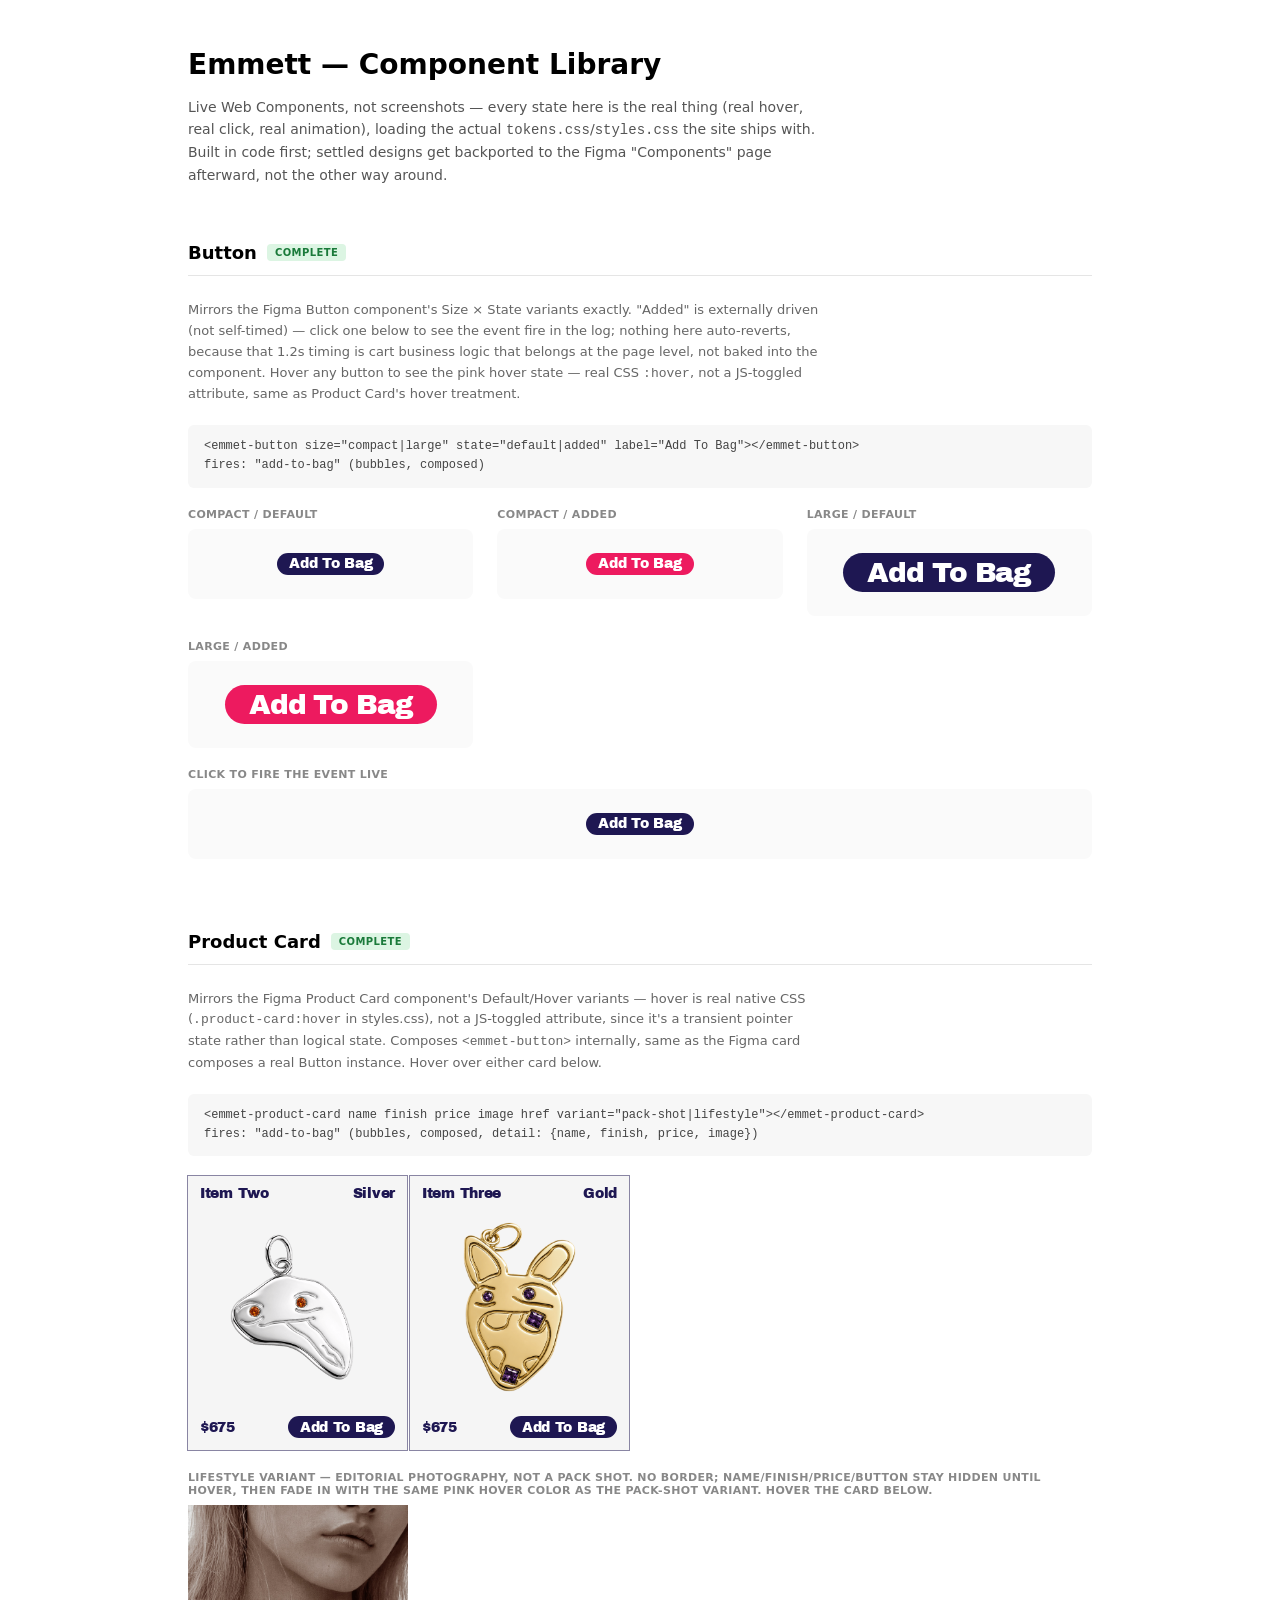
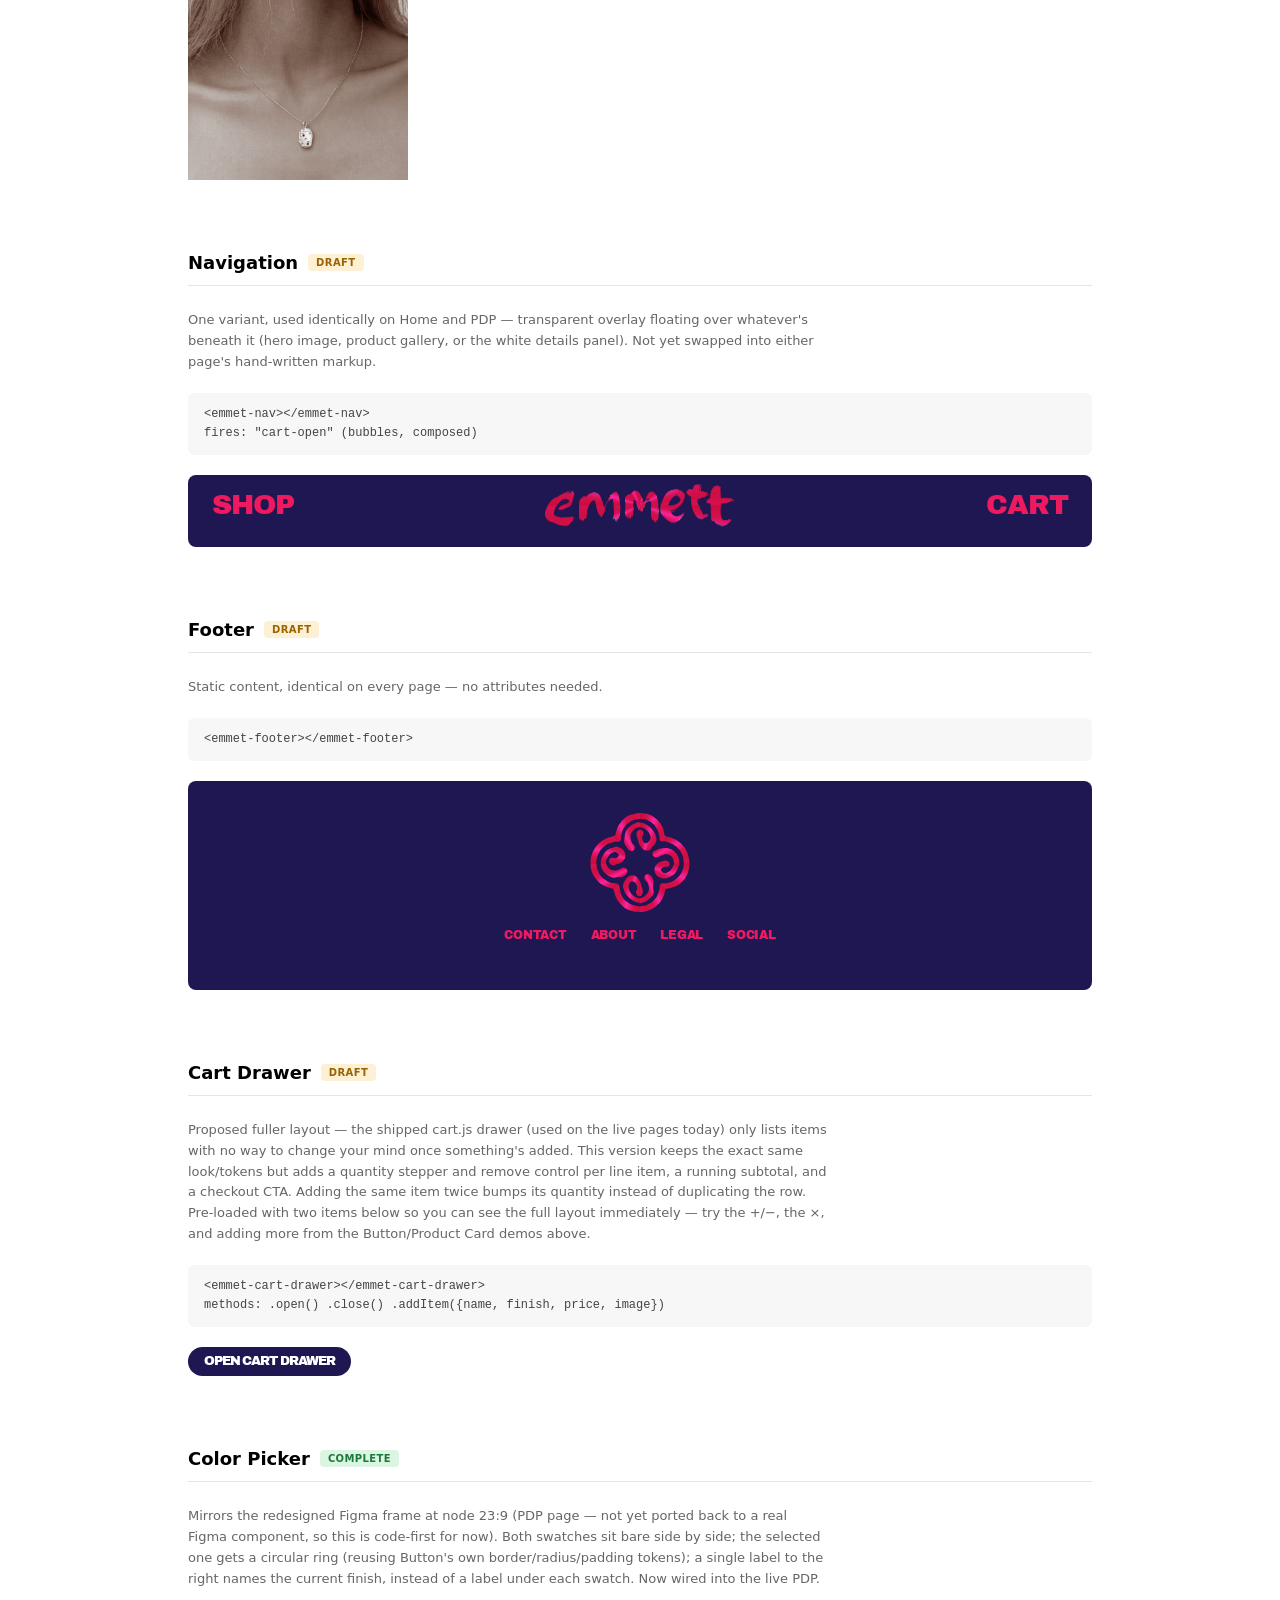
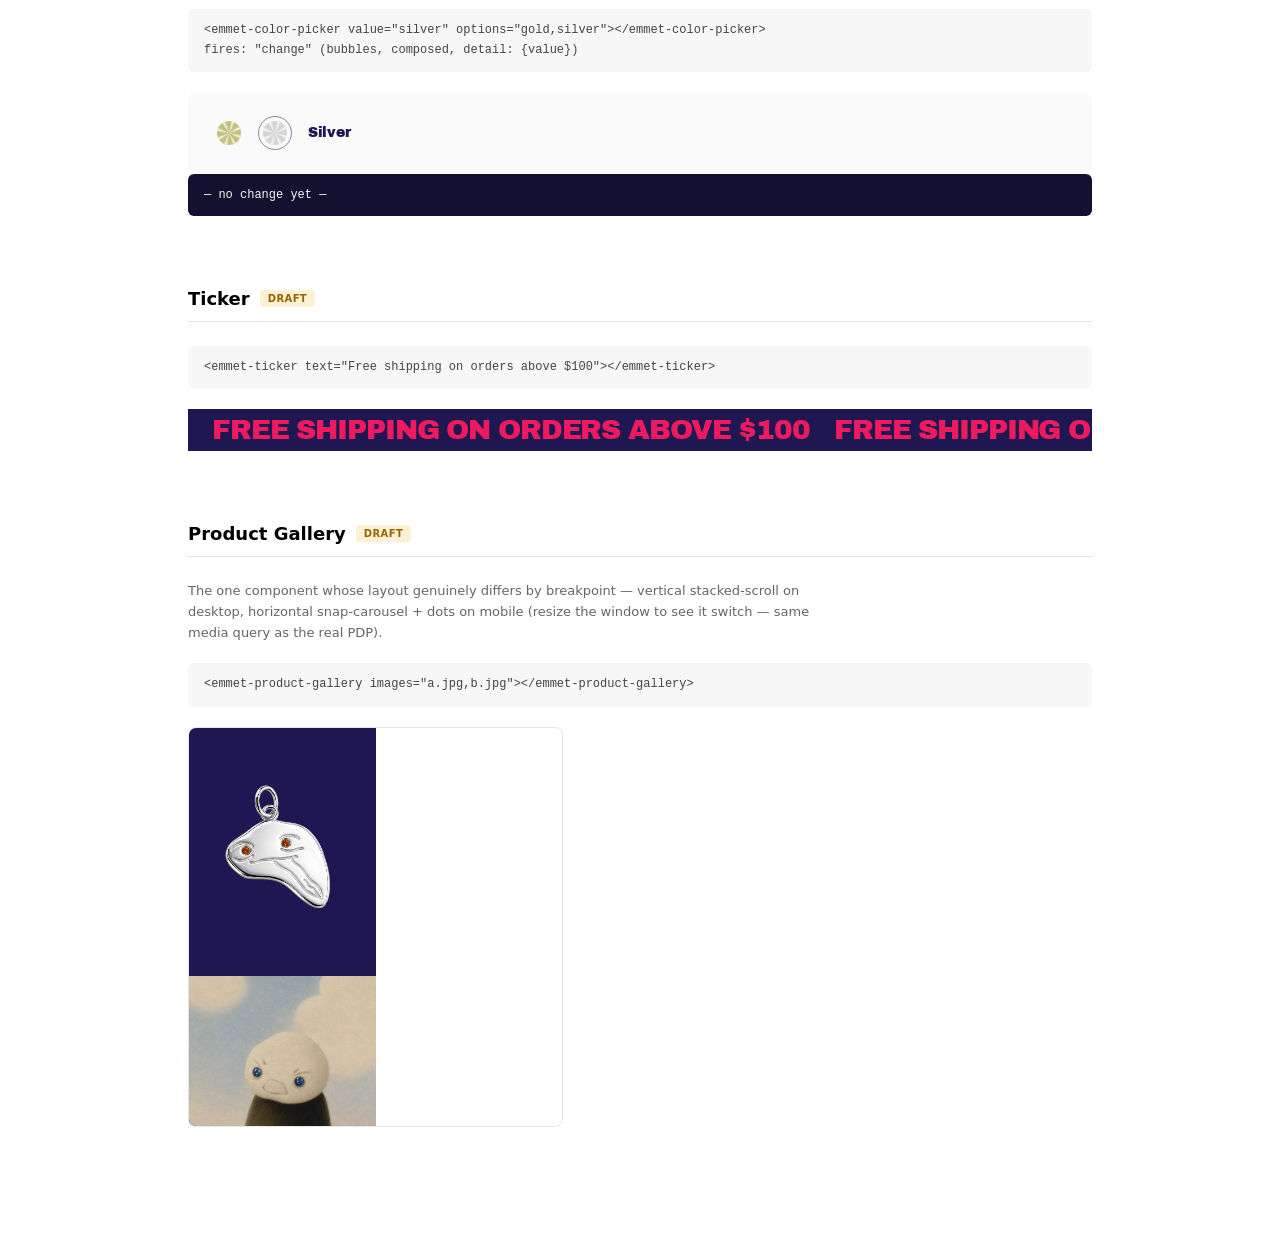
==== commit 6da8f40f: "Cart layout proposal, ticker tweaks, 90vh hero on both Home variants - Cart Drawer (components.html," ====
--- a/components.html
+++ b/components.html
@@ -4,6 +4,11 @@
 <meta charset="utf-8">
 <meta name="viewport" content="width=device-width, initial-scale=1">
 <title>Emmett — Components</title>
+<link rel="icon" href="assets/svg/favicon.svg" type="image/svg+xml">
+<meta property="og:title" content="Emmett — Components">
+<meta property="og:image" content="https://themanofletters.github.io/emmet/assets/logo.png">
+<meta name="twitter:card" content="summary_large_image">
+<meta name="twitter:image" content="https://themanofletters.github.io/emmet/assets/logo.png">
 <link rel="preconnect" href="https://fonts.googleapis.com">
 <link rel="preconnect" href="https://fonts.gstatic.com" crossorigin>
 <link href="https://fonts.googleapis.com/css2?family=Archivo:wght@400;500&family=Archivo+Black&display=swap" rel="stylesheet">
@@ -112,7 +117,7 @@
 
 <div class="gallery-section">
   <h2>Cart Drawer <span class="badge badge--draft">Draft</span></h2>
-  <p class="gallery-desc">Wraps the existing cart.js pattern as real methods instead of ID-based DOM lookups. The Button/Product Card demos above and this drawer are already wired together on this page — try "Add To Bag" up in either section, then open the cart below.</p>
+  <p class="gallery-desc">Proposed fuller layout — the shipped cart.js drawer (used on the live pages today) only lists items with no way to change your mind once something's added. This version keeps the exact same look/tokens but adds a quantity stepper and remove control per line item, a running subtotal, and a checkout CTA. Adding the same item twice bumps its quantity instead of duplicating the row. Pre-loaded with two items below so you can see the full layout immediately — try the +/&minus;, the &times;, and adding more from the Button/Product Card demos above.</p>
   <p class="gallery-api">&lt;emmet-cart-drawer&gt;&lt;/emmet-cart-drawer&gt;
 methods: .open() .close() .addItem({name, finish, price, image})</p>
   <button type="button" class="nav-link" style="background:#1e1752;color:#fff;padding:8px 16px;border-radius:20px;font-size:13px;" id="openCartDemo">Open cart drawer</button>
@@ -150,6 +155,11 @@
 <script>
   const cart = document.getElementById("galleryCart");
 
+  // Pre-loaded so the proposed layout (qty stepper, remove, subtotal,
+  // checkout) is visible immediately without needing to add anything first.
+  cart.addItem({ name: "Item Two", finish: "Silver", price: "$675", image: "assets/item-two-silver.png" });
+  cart.addItem({ name: "Item Three", finish: "Gold", price: "$675", image: "assets/item-three-gold.png" });
+
   document.getElementById("openCartDemo").addEventListener("click", () => cart.open());
 
   document.addEventListener("add-to-bag", (e) => {
--- a/styles.css
+++ b/styles.css
@@ -77,7 +77,7 @@
 .hero {
   position: relative;
   width: 100%;
-  aspect-ratio: 1599 / 997;
+  height: 90vh; /* was aspect-ratio-based (1599/997, matching the source image exactly) — 90vh instead so the next section peeks in below the fold as a scroll cue */
   background: var(--color-navy-900);
   overflow: hidden;
 }
@@ -230,7 +230,6 @@
   width: 100%;
   height: 42px;
   background: var(--ticker-bg);
-  border-radius: var(--ticker-radius);
   overflow: hidden;
   display: flex;
   align-items: center;
@@ -241,7 +240,7 @@
   align-items: center;
   gap: var(--space-500);
   white-space: nowrap;
-  animation: ticker-scroll 22s linear infinite;
+  animation: ticker-scroll 27.5s linear infinite; /* was 22s — slowed by 25% */
   padding-left: var(--space-500);
 }
 
@@ -638,23 +637,21 @@
 
 /* ==========================================================================
    Home/PLP Branch — experimental variant (Figma node 50:67, "Home/PLP
-   branch"). A single full-viewport, non-scrolling hero: the cast photo
-   fills the whole screen at 75% opacity, and all 5 products sit on top as
-   a coverflow-style carousel instead of a scrolling grid. Cards have no
+   branch"). A near-full-viewport (90vh) hero: the cast photo fills most of
+   the screen at 75% opacity, deliberately 10vh short of full height so the
+   footer peeks in below the fold as a scroll cue, with the rest of the
+   footer reachable by scrolling (unlike the fixed single-screen version
+   this started as). All 10 products sit on the hero as a
+   coverflow-style carousel instead of a scrolling grid. Cards have no
    background/border here (they float directly on the photo) and only the
    centered ("active") product shows its name/finish/price/button — the
    others are bare pendant images. Clicking a side pendant re-centers it;
-   clicking the already-centered one navigates to its PDP, same as a
-   regular product card would.
+   clicking the already-centered one navigates to its PDP branch page.
    ========================================================================== */
-
-.plp-branch-body {
-  overflow: hidden; /* one full-viewport screen, no page scroll */
-}
 
 .plp-branch-hero {
   position: relative;
-  height: 100vh;
+  height: 90vh; /* was 100vh — leaves 10% of the next section peeking in below the fold as a scroll cue */
   overflow: hidden;
   background: var(--color-black);
 }
@@ -689,7 +686,8 @@
   transform: translate(-50%, -50%) translateX(var(--slide-x, 0px)) scale(var(--slide-scale, 1));
   z-index: var(--slide-z, 1);
   opacity: 0.9; /* non-selected products recede slightly */
-  transition: transform 0.4s ease, opacity 0.3s ease;
+  border-radius: 0; /* rounds to match the PDP branch card only in the hover state below — stays sharp otherwise */
+  transition: transform 0.4s ease, opacity 0.3s ease, border-radius 0.3s ease;
 }
 
 /* Hovering a dimmed product previews what clicking it would do — bring it
@@ -705,15 +703,77 @@
   z-index: 0;
 }
 
+/* Liquid glass backdrop for the highlighted card, same recipe as the PDP
+   branch's sticky card — hidden by default, only fades up on desktop
+   hover (see the (hover: hover) rule below), never on mobile/touch where
+   there's no real hover state to trigger it. Sits behind .card-media (z:0)
+   because it comes first in the DOM at the same z-index — the pendant PNGs
+   are transparent-background cutouts, so the glass shows through around
+   the pendant and behind the name/finish/price/button text. */
+.plp-branch-slide-glass {
+  position: absolute;
+  inset: 0;
+  z-index: 0;
+  opacity: 0;
+  background: rgba(255, 255, 255, 0.55);
+  border: 1px solid rgba(255, 255, 255, 0.6);
+  border-radius: 24px; /* matches .pdp-branch-card's radius */
+  backdrop-filter: blur(24px) saturate(180%);
+  -webkit-backdrop-filter: blur(24px) saturate(180%);
+  box-shadow: inset 0 1px 0 rgba(255, 255, 255, 0.5);
+  transition: opacity 0.3s ease;
+}
+
+@media (hover: hover) and (min-width: 769px) {
+  /* Rounds the slide's own overflow:hidden clip too, so the pendant image
+     and text get clipped to the same rounded corners as the glass panel
+     underneath — not just the glass layer in isolation. */
+  .plp-branch-slide.is-active:hover {
+    border-radius: 24px;
+  }
+
+  .plp-branch-slide.is-active:hover .plp-branch-slide-glass {
+    opacity: 1;
+  }
+}
+
+/* Touch devices have no real hover, so the glass instead flashes up
+   briefly whenever a swipe lands on a new product (see the swipe handler
+   in index-branch.html, which toggles .is-glass-flash and clears it again
+   after ~1.2s) — same visual treatment, different trigger. */
+@media (hover: none) {
+  .plp-branch-slide.is-active.is-glass-flash {
+    border-radius: 24px;
+  }
+
+  .plp-branch-slide.is-active.is-glass-flash .plp-branch-slide-glass {
+    opacity: 1;
+  }
+}
+
 /* No background/border (unlike .product-card) — the image sits straight
    on the hero photo. Name/finish/price/button reuse the exact same
    .card-row/.card-name/.card-finish/.card-price/.btn-bag classes as the
-   regular grid cards; only the text color changes (white, since there's
-   no card-bg tinting it anymore) and visibility is gated to .is-active. */
+   regular grid cards; text color and padding are adjusted (white text, no
+   card-bg tinting; 24px padding on every side to match .pdp-branch-card
+   rather than the regular card's tighter 12px, since this card is now
+   considerably bigger) and visibility is gated to .is-active. */
 .plp-branch-slide .card-row {
   opacity: 0;
   pointer-events: none;
+  padding-left: var(--space-500);
+  padding-right: var(--space-500);
   transition: opacity 0.3s ease;
+}
+
+.plp-branch-slide .card-row--top {
+  height: auto;
+  padding-top: var(--space-500);
+}
+
+.plp-branch-slide .card-row--bottom {
+  height: auto;
+  padding-bottom: var(--space-500);
 }
 
 .plp-branch-slide.is-active .card-row {
@@ -796,13 +856,15 @@
   display: flex;
   flex-direction: column;
   gap: var(--space-300);
+  flex: 1; /* takes the remaining drawer height so it — not the whole drawer — is what scrolls when items overflow */
+  min-height: 0;
   overflow-y: auto;
 }
 
 .cart-item {
   display: flex;
   gap: var(--space-200);
-  align-items: center;
+  align-items: flex-start; /* was center — top-aligned now that the body is 3 stacked rows (name+remove, meta, qty), not a single line */
   border-bottom: var(--border-width-thin) solid var(--color-gray-200);
   padding-bottom: var(--space-300);
 }
@@ -815,12 +877,40 @@
   border-radius: var(--radius-md);
 }
 
+.cart-item-body {
+  flex: 1;
+  min-width: 0;
+}
+
+.cart-item-row {
+  display: flex;
+  align-items: center;
+  justify-content: space-between;
+  gap: var(--space-200);
+}
+
 .cart-item-name {
   font-family: var(--nav-font-family), sans-serif;
   font-size: 13px;
   color: var(--card-text-color);
 }
 
+.cart-item-remove {
+  background: none;
+  border: none;
+  padding: 0;
+  font-size: 16px;
+  line-height: 1;
+  color: var(--card-text-color);
+  opacity: 0.45;
+  cursor: pointer;
+  transition: opacity 0.15s ease;
+}
+
+.cart-item-remove:hover {
+  opacity: 1;
+}
+
 .cart-item-meta {
   font-family: var(--font-family-text), sans-serif;
   font-size: 12px;
@@ -828,8 +918,72 @@
   opacity: 0.6;
 }
 
+.cart-qty {
+  display: inline-flex;
+  align-items: center;
+  gap: var(--space-150);
+  margin-top: var(--space-150);
+}
+
+.cart-qty-btn {
+  width: 22px;
+  height: 22px;
+  display: inline-flex;
+  align-items: center;
+  justify-content: center;
+  background: none;
+  border: var(--border-width-thin) solid var(--color-border-subtle);
+  border-radius: var(--radius-pill);
+  color: var(--card-text-color);
+  font-size: 14px;
+  line-height: 1;
+  cursor: pointer;
+}
+
+.cart-qty-value {
+  font-family: var(--font-family-text), sans-serif;
+  font-size: 13px;
+  color: var(--card-text-color);
+  min-width: 16px;
+  text-align: center;
+}
+
+.cart-summary {
+  display: flex;
+  align-items: center;
+  justify-content: space-between;
+  margin-top: var(--space-300);
+  padding-top: var(--space-300);
+  border-top: var(--border-width-thin) solid var(--color-gray-200);
+  font-family: var(--nav-font-family), sans-serif;
+  font-size: var(--price-font-size);
+  letter-spacing: var(--font-tracking-product);
+  color: var(--card-text-color);
+  text-transform: uppercase;
+}
+
+.cart-checkout-btn {
+  display: flex;
+  align-items: center;
+  justify-content: center;
+  width: 100%;
+  margin-top: var(--space-300);
+  padding: var(--space-300) var(--space-500);
+  background: var(--button-bg-default);
+  color: var(--button-text-default);
+  border: none;
+  border-radius: var(--button-radius);
+  font-family: var(--button-font-family), sans-serif;
+  font-size: var(--price-font-size);
+  letter-spacing: var(--font-tracking-product);
+  cursor: pointer;
+}
+
+.cart-checkout-btn:hover {
+  background: var(--button-bg-hover);
+}
+
 .cart-note {
-  margin-top: auto;
   font-family: var(--font-family-text), sans-serif;
   font-size: 11px;
   color: var(--card-text-color);
@@ -855,7 +1009,7 @@
 
 @media (max-width: 768px) {
   .hero {
-    height: 100vh;
+    height: 90vh;
     aspect-ratio: auto;
   }
 
@@ -969,16 +1123,20 @@
     grid-column: 1 / -1;
   }
 
-  /* PLP Branch carousel: smaller slides/spacing so more than one neighbor
-     is still visible on a phone-width screen. index-branch.html's JS reads
-     --carousel-spacing back out of this element, so the two stay in sync
-     without duplicating the number in JS. */
-  .plp-branch-carousel {
-    --carousel-spacing: 170px;
-  }
-
+  /* PLP Branch carousel: smaller slides on a phone-width screen. Spacing
+     between slides is NOT set here on mobile — index-branch.html's JS
+     computes it as half the viewport width instead, so each neighbor's
+     own center lands exactly on the screen edge and gets cropped right at
+     its midpoint (a stronger "carousel" feel than an arbitrary px gap). */
   .plp-branch-slide {
     width: 220px;
+  }
+
+  /* Highlighted (active) card enlarges to span columns 2–11 of the page's
+     12-col grid (10/12 of the carousel's width, 1 column of margin each
+     side) — noticeably bigger than the 220px neighbors around it. */
+  .plp-branch-slide.is-active {
+    width: 83.3333%;
   }
 
   .product-grid {
@@ -1000,6 +1158,15 @@
   .btn-bag {
     padding: var(--space-050) var(--space-150);
     font-size: 12px;
+  }
+
+  /* Without this, .btn-bag--large silently collapses to the compact mobile
+     sizing above — same specificity, but the plain .btn-bag rule comes
+     later in the cascade, so it was winning and shrinking every "large"
+     button (PDP, PDP branch) back down to compact size on mobile. */
+  .btn-bag--large {
+    padding: var(--button-padding-y) var(--button-padding-x-large);
+    font-size: var(--button-font-size-large);
   }
 
   .ticker-track span {
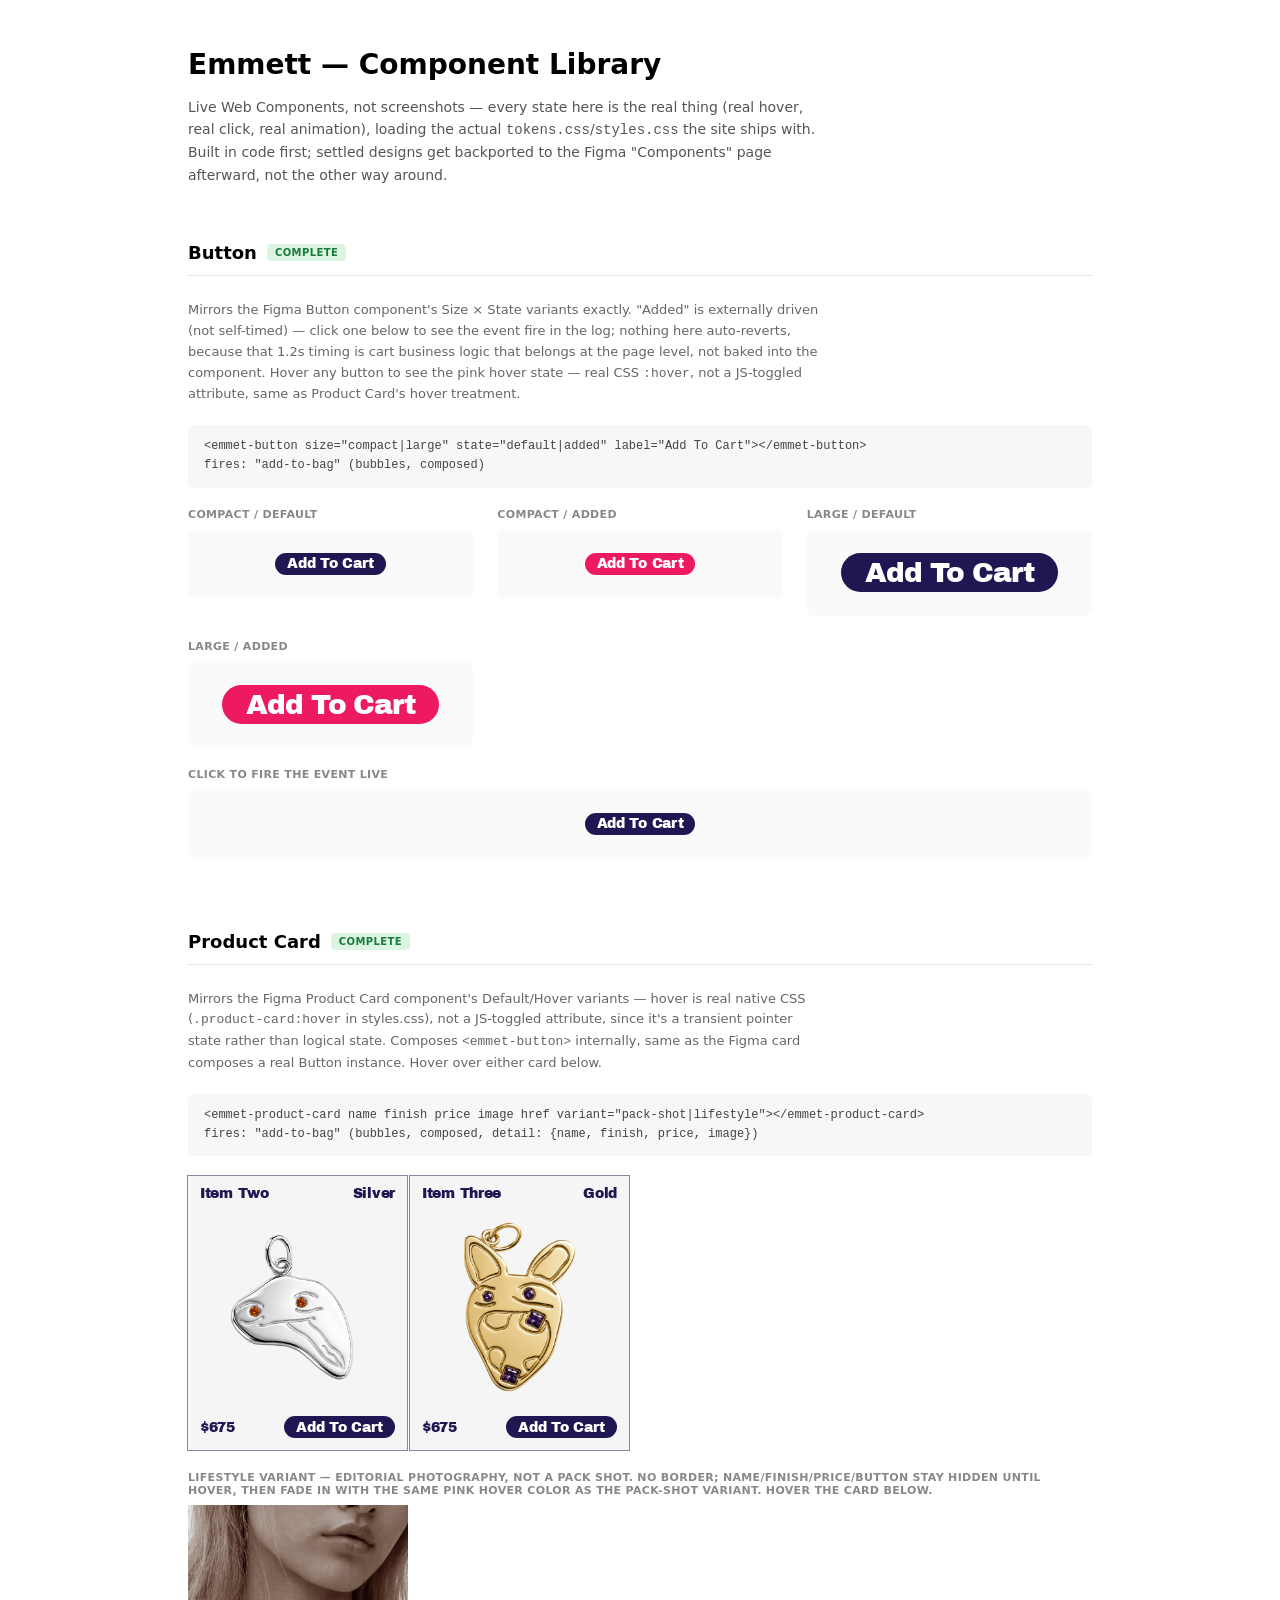
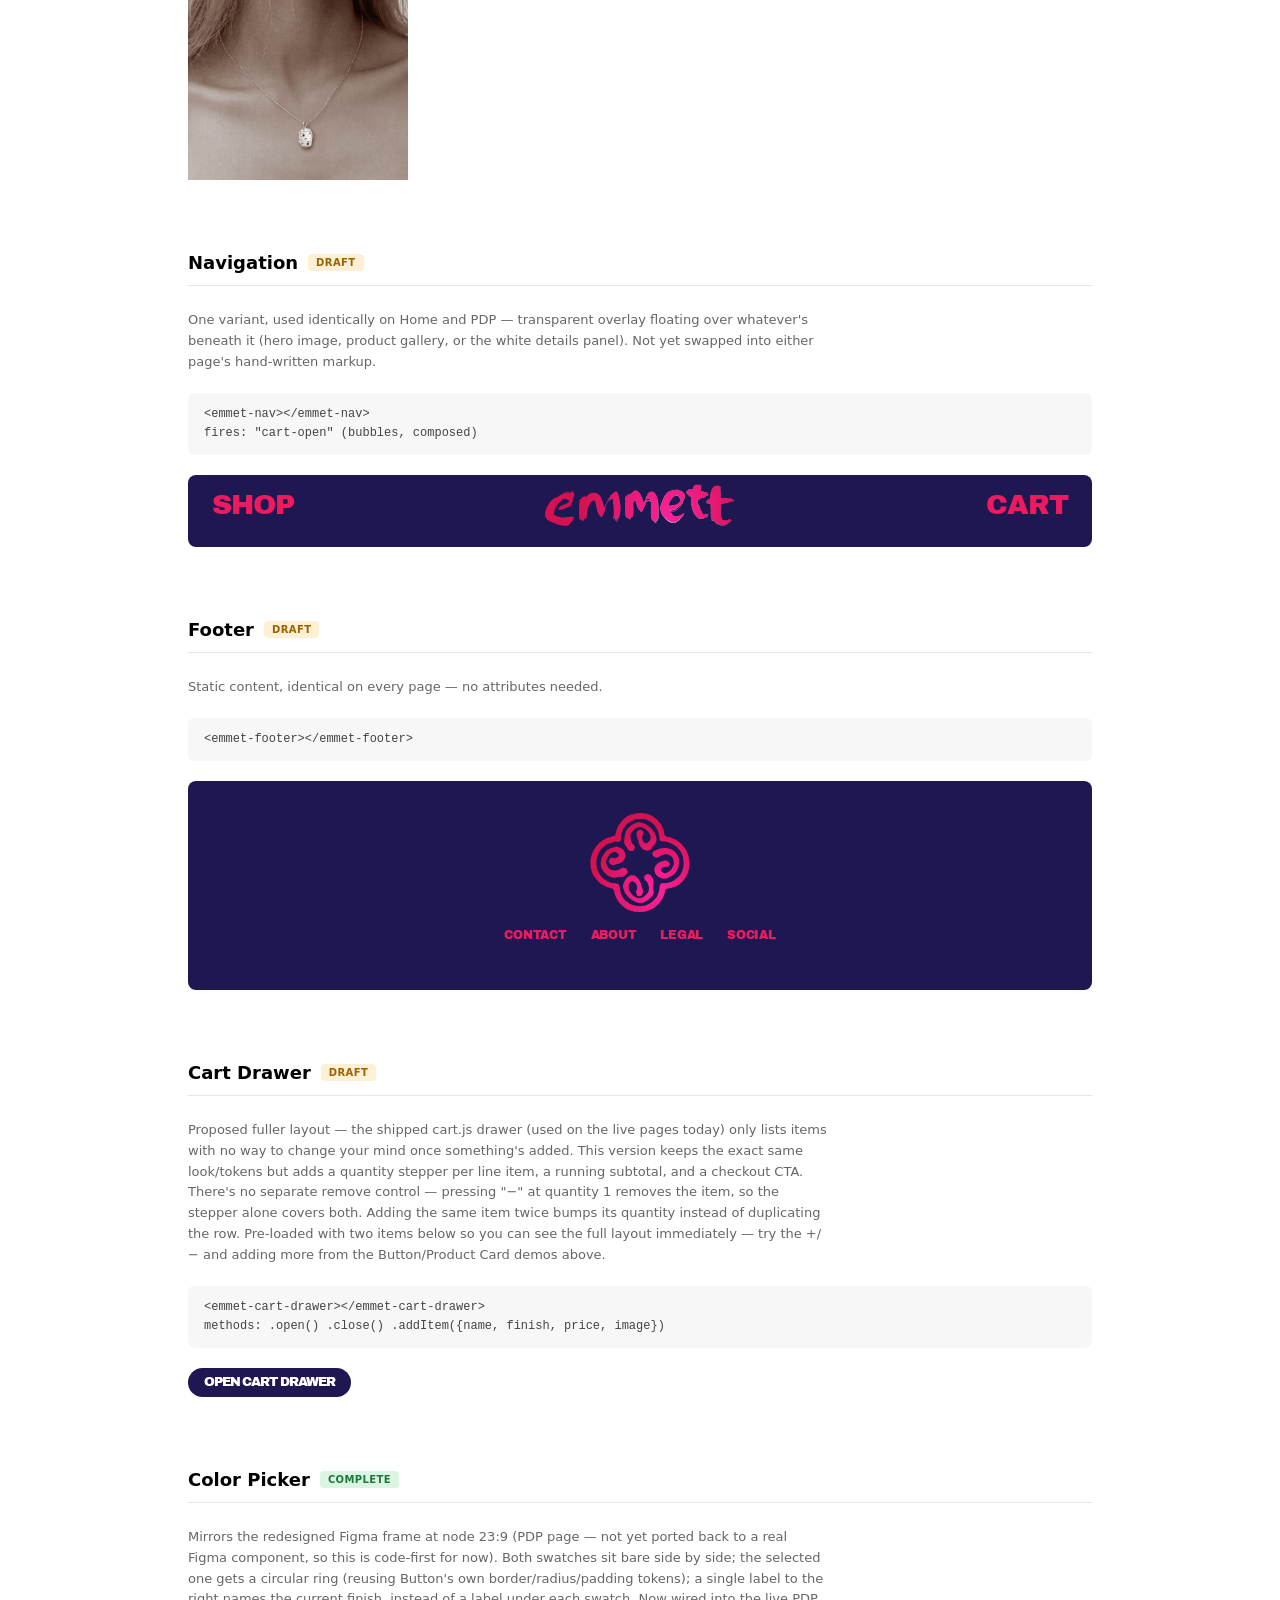
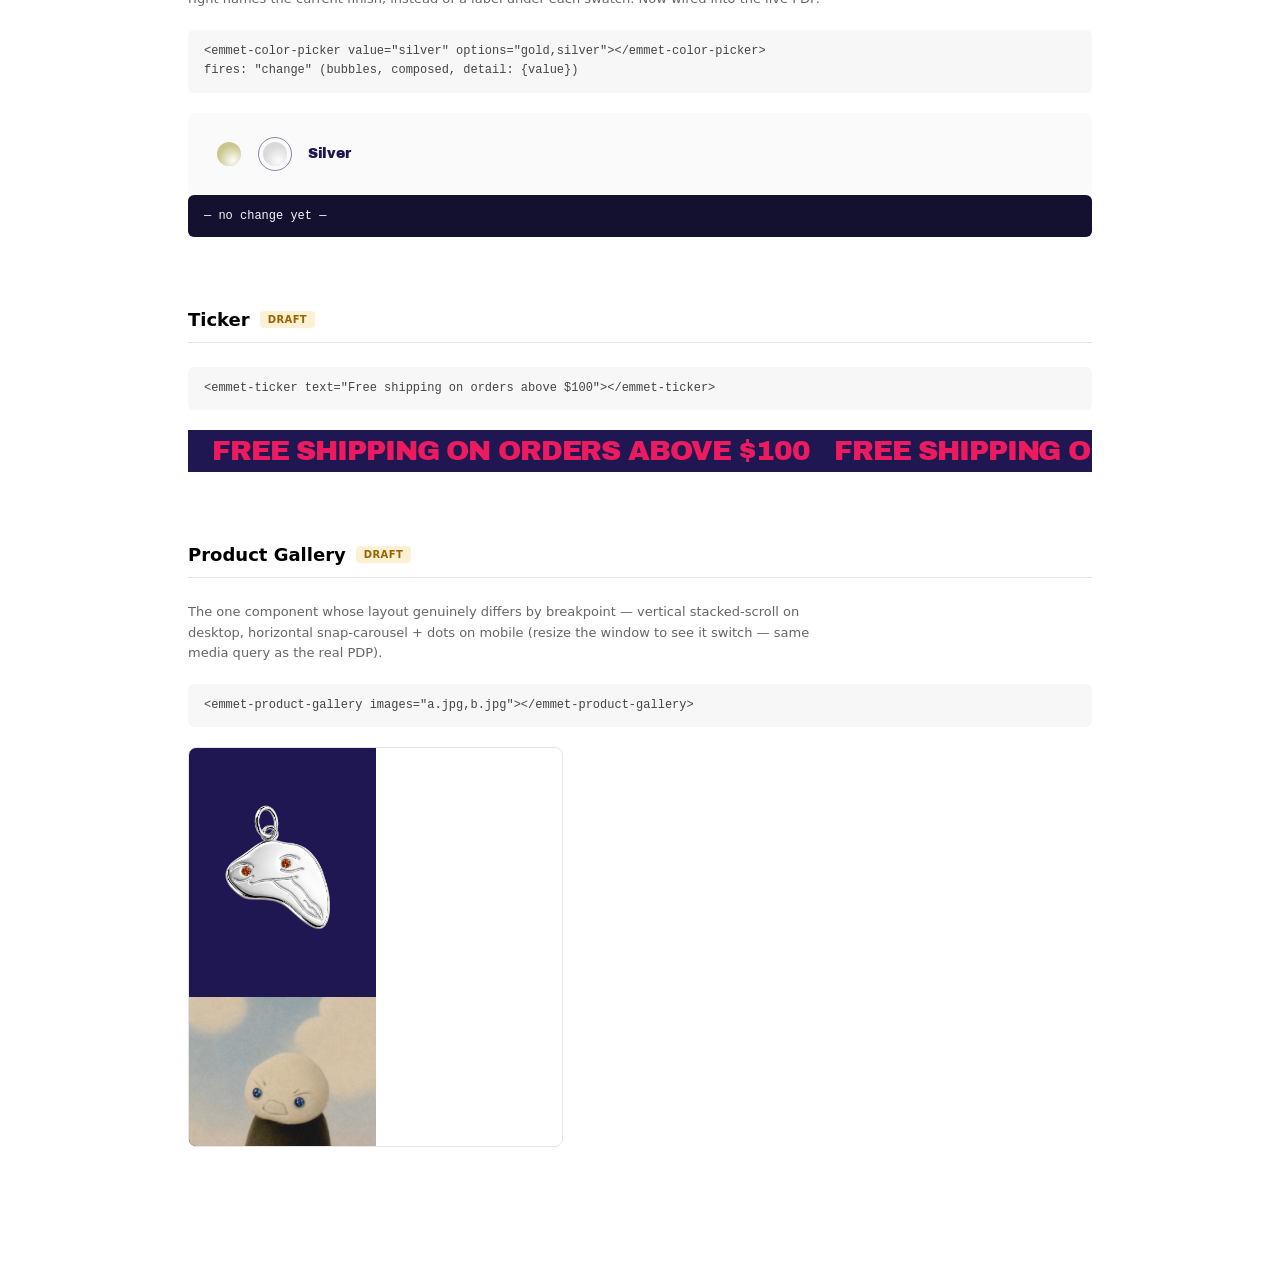
==== commit 58f1dca3: "Rework hero interactions on Regular Index, polish branch cart drawer, GitHub account rename - Regula" ====
--- a/components.html
+++ b/components.html
@@ -6,9 +6,9 @@
 <title>Emmett — Components</title>
 <link rel="icon" href="assets/svg/favicon.svg" type="image/svg+xml">
 <meta property="og:title" content="Emmett — Components">
-<meta property="og:image" content="https://themanofletters.github.io/emmet/assets/logo.png">
+<meta property="og:image" content="https://eohworks.github.io/emmet/assets/logo.png">
 <meta name="twitter:card" content="summary_large_image">
-<meta name="twitter:image" content="https://themanofletters.github.io/emmet/assets/logo.png">
+<meta name="twitter:image" content="https://eohworks.github.io/emmet/assets/logo.png">
 <link rel="preconnect" href="https://fonts.googleapis.com">
 <link rel="preconnect" href="https://fonts.gstatic.com" crossorigin>
 <link href="https://fonts.googleapis.com/css2?family=Archivo:wght@400;500&family=Archivo+Black&display=swap" rel="stylesheet">
@@ -52,7 +52,7 @@
 <div class="gallery-section">
   <h2>Button <span class="badge badge--done">Complete</span></h2>
   <p class="gallery-desc">Mirrors the Figma Button component's Size × State variants exactly. "Added" is externally driven (not self-timed) — click one below to see the event fire in the log; nothing here auto-reverts, because that 1.2s timing is cart business logic that belongs at the page level, not baked into the component. Hover any button to see the pink hover state — real CSS <code>:hover</code>, not a JS-toggled attribute, same as Product Card's hover treatment.</p>
-  <p class="gallery-api">&lt;emmet-button size="compact|large" state="default|added" label="Add To Bag"&gt;&lt;/emmet-button&gt;
+  <p class="gallery-api">&lt;emmet-button size="compact|large" state="default|added" label="Add To Cart"&gt;&lt;/emmet-button&gt;
 fires: "add-to-bag" (bubbles, composed)</p>
   <div class="swatch-grid">
     <div>
@@ -117,7 +117,7 @@
 
 <div class="gallery-section">
   <h2>Cart Drawer <span class="badge badge--draft">Draft</span></h2>
-  <p class="gallery-desc">Proposed fuller layout — the shipped cart.js drawer (used on the live pages today) only lists items with no way to change your mind once something's added. This version keeps the exact same look/tokens but adds a quantity stepper and remove control per line item, a running subtotal, and a checkout CTA. Adding the same item twice bumps its quantity instead of duplicating the row. Pre-loaded with two items below so you can see the full layout immediately — try the +/&minus;, the &times;, and adding more from the Button/Product Card demos above.</p>
+  <p class="gallery-desc">Proposed fuller layout — the shipped cart.js drawer (used on the live pages today) only lists items with no way to change your mind once something's added. This version keeps the exact same look/tokens but adds a quantity stepper per line item, a running subtotal, and a checkout CTA. There's no separate remove control — pressing "&minus;" at quantity 1 removes the item, so the stepper alone covers both. Adding the same item twice bumps its quantity instead of duplicating the row. Pre-loaded with two items below so you can see the full layout immediately — try the +/&minus; and adding more from the Button/Product Card demos above.</p>
   <p class="gallery-api">&lt;emmet-cart-drawer&gt;&lt;/emmet-cart-drawer&gt;
 methods: .open() .close() .addItem({name, finish, price, image})</p>
   <button type="button" class="nav-link" style="background:#1e1752;color:#fff;padding:8px 16px;border-radius:20px;font-size:13px;" id="openCartDemo">Open cart drawer</button>
--- a/styles.css
+++ b/styles.css
@@ -72,13 +72,43 @@
   height: auto;
 }
 
+/* Regular index only — the logo starts large, centered over columns 4–9 of
+   the hero (50vw), and index.html's own script animates it down to the
+   navbar's exact size/position as the page scrolls, then leaves it there
+   ("sticks") since position:fixed + clamped JS values naturally stop
+   changing once the scroll animation completes. Replaces .site-logo for
+   this page only — other pages keep the plain static nav logo. Width/top
+   below are just sane pre-JS defaults matching the resting (scroll:0)
+   state; the script overwrites them on load and on every scroll/resize. */
+.hero-logo {
+  position: fixed;
+  left: 50%;
+  top: 45vh;
+  transform: translate(-50%, -50%);
+  width: 50vw;
+  z-index: 21;
+  display: block; /* was a <div>, now an <a> linking back to Index — block keeps its fixed-position sizing/layout identical */
+}
+
+.hero-logo-svg {
+  display: block;
+  width: 100%;
+  height: auto;
+}
+
+.hero-logo-svg svg {
+  display: block;
+  width: 100%;
+  height: auto;
+}
+
 /* ---------- Hero ---------- */
 
 .hero {
   position: relative;
   width: 100%;
   height: 90vh; /* was aspect-ratio-based (1599/997, matching the source image exactly) — 90vh instead so the next section peeks in below the fold as a scroll cue */
-  background: var(--color-navy-900);
+  background: var(--color-surface-inverse);
   overflow: hidden;
 }
 
@@ -86,6 +116,8 @@
   width: 100%;
   height: 100%;
   object-fit: cover;
+  transform-origin: center center; /* scroll-driven scale-up (index.html's updateHeroScale) grows from the center; .hero's overflow:hidden clips the excess */
+  will-change: transform;
 }
 
 /* ---------- Shop grid ---------- */
@@ -282,9 +314,12 @@
 }
 
 /* ---------- Liquid metal ambient shimmer ----------
-   A rotating highlight gradient masked to the exact glyph/symbol shape, so the
-   silhouette stays put and only the "light" moves inside it — reads as a moving
-   reflection across liquid metal rather than a shape sliding around. */
+   Several soft highlight/shadow blobs drifting independently (background-
+   position, not a rotation transform) masked to the exact glyph/symbol
+   shape — reads as light wandering unpredictably across liquid metal,
+   rather than one beam spinning around a fixed center. Irregular keyframe
+   spacing (0/22/41/63/85%) means each leg of the drift takes a different
+   amount of time, avoiding a mechanical, evenly-paced loop. */
 
 .liquid-metal {
   position: absolute;
@@ -316,32 +351,31 @@
 
 .liquid-metal-spin {
   position: absolute;
-  top: 50%;
-  left: 50%;
-  width: 340%;
-  height: 340%;
-  transform: translate(-50%, -50%) rotate(0deg);
-  transform-origin: center;
-  background: repeating-conic-gradient(
-    from 0deg,
-    rgba(0, 0, 0, 0.3) 0deg,
-    transparent 9deg,
-    rgba(255, 255, 255, 1) 18deg,
-    transparent 27deg,
-    rgba(0, 0, 0, 0.18) 36deg,
-    transparent 45deg
-  );
-  animation: liquid-metal-spin 9s linear infinite;
-  will-change: transform;
-}
-
+  inset: 0;
+  background:
+    radial-gradient(circle at 30% 35%, rgba(255, 255, 255, 0.95) 0%, transparent 30%),
+    radial-gradient(circle at 68% 62%, rgba(255, 255, 255, 0.55) 0%, transparent 26%),
+    radial-gradient(circle at 45% 80%, rgba(0, 0, 0, 0.28) 0%, transparent 34%);
+  background-size: 220% 220%;
+  background-repeat: no-repeat;
+  animation: liquid-metal-drift 8s ease-in-out infinite; /* was 12s — 50% faster */
+  will-change: background-position;
+}
+
+/* Different duration + a negative delay (starts partway into its own
+   cycle) so the symbol's shimmer never moves in lockstep with the logo's. */
 .liquid-metal--symbol .liquid-metal-spin {
-  animation-duration: 7s;
-  animation-direction: reverse;
-}
-
-@keyframes liquid-metal-spin {
-  to { transform: translate(-50%, -50%) rotate(360deg); }
+  animation-duration: 10s; /* was 15s — 50% faster */
+  animation-delay: -4s;
+}
+
+@keyframes liquid-metal-drift {
+  0%   { background-position: 10% 20%, 90% 80%, 50% 100%; }
+  22%  { background-position: 70% 10%, 20% 60%, 85% 30%; }
+  41%  { background-position: 90% 70%, 60% 15%, 10% 55%; }
+  63%  { background-position: 30% 90%, 80% 40%, 60% 10%; }
+  85%  { background-position: 15% 45%, 40% 85%, 90% 65%; }
+  100% { background-position: 10% 20%, 90% 80%, 50% 100%; }
 }
 
 @media (prefers-reduced-motion: reduce) {
@@ -490,7 +524,7 @@
 
 .pdp-description {
   font-family: var(--font-family-text), sans-serif;
-  font-size: 14px;
+  font-size: var(--font-size-product); /* was a hardcoded 14px */
   line-height: 1.6;
   color: var(--card-text-color);
   opacity: 0.85;
@@ -514,7 +548,7 @@
 
 .pdp-sku {
   font-family: var(--font-family-text), sans-serif;
-  font-size: 12px;
+  font-size: var(--font-size-footer-link); /* was a hardcoded 12px */
   color: var(--card-text-color);
   opacity: 0.45;
   margin-top: var(--space-600);
@@ -566,19 +600,20 @@
    (hero image + additional-images row combined) — this is what gives the
    sticky card below room to travel through both sections and only release
    right at the footer, instead of sticking forever like position:fixed
-   would. Same 12-col grid as the gallery so the card can share the image's
-   exact column span. */
+   would. Same 12-col grid as the gallery so the card can position itself
+   against the same column tracks. */
 .pdp-branch-card-wrap {
   position: absolute;
   inset: 0;
   display: grid;
   grid-template-columns: repeat(12, 1fr);
   align-items: end; /* anchors the card's resting position to the bottom of the (tall) wrap, matching its bottom-sticky behavior — grid's default stretch would otherwise make it fill the wrap's full (image-column-height) row axis instead of sizing to its own content */
+  padding: 0 var(--space-500); /* same page margin as .site-header/.cart-drawer, so the card's right edge doesn't sit flush against the viewport */
   pointer-events: none; /* only the card itself should intercept clicks */
 }
 
 .pdp-branch-card {
-  grid-column: 4 / 10; /* centered on the product image's own 6-of-12 span */
+  grid-column: 9 / 13; /* columns 9–12 inclusive: 4 of 12, right-aligned */
   position: sticky;
   bottom: var(--space-500);
   width: 100%;
@@ -737,20 +772,6 @@
   }
 }
 
-/* Touch devices have no real hover, so the glass instead flashes up
-   briefly whenever a swipe lands on a new product (see the swipe handler
-   in index-branch.html, which toggles .is-glass-flash and clears it again
-   after ~1.2s) — same visual treatment, different trigger. */
-@media (hover: none) {
-  .plp-branch-slide.is-active.is-glass-flash {
-    border-radius: 24px;
-  }
-
-  .plp-branch-slide.is-active.is-glass-flash .plp-branch-slide-glass {
-    opacity: 1;
-  }
-}
-
 /* No background/border (unlike .product-card) — the image sits straight
    on the hero photo. Name/finish/price/button reuse the exact same
    .card-row/.card-name/.card-finish/.card-price/.btn-bag classes as the
@@ -804,6 +825,14 @@
   pointer-events: auto;
 }
 
+/* Branch pages: the glass drawer floats as its own card rather than a
+   flush edge-to-edge panel, so it doesn't need the rest of the page dimmed
+   behind it — pointer-events stays auto (clicking outside the drawer still
+   closes it via cart.js), only the visible darkening is dropped. */
+.cart-overlay--glass.is-open {
+  opacity: 0;
+}
+
 .cart-drawer {
   position: fixed;
   top: 0;
@@ -819,6 +848,34 @@
   padding: var(--space-600) var(--space-500);
 }
 
+/* Liquid glass variant — branch pages only (pdp-branch.html, index-branch.html
+   opt in via this modifier class). Same frosted-panel recipe as the PDP
+   branch's sticky card and the PLP branch's hover reveal: translucent white,
+   blurred backdrop, soft highlight border. Inset from all four edges by the
+   page margin (same --space-500/--space-300 used elsewhere for the page's
+   desktop/mobile margins) instead of flush against the viewport, so it now
+   reads as a floating card like those other glass panels — border-radius
+   and an all-around border/shadow (rather than just the left edge) follow
+   from that. */
+.cart-drawer--glass {
+  top: var(--space-500);
+  right: var(--space-500);
+  bottom: var(--space-500);
+  border: 1px solid rgba(255, 255, 255, 0.6);
+  border-radius: 24px; /* matches .pdp-branch-card's radius */
+  background: rgba(255, 255, 255, 0.55);
+  backdrop-filter: blur(24px) saturate(180%);
+  -webkit-backdrop-filter: blur(24px) saturate(180%);
+  box-shadow:
+    0 8px 32px rgba(30, 23, 82, 0.25),
+    inset 0 1px 0 rgba(255, 255, 255, 0.5);
+  /* translateX(100%) alone (the base rule) only clears a panel that sits
+     flush against the edge (right:0) — now that this variant has a
+     right-margin gap, closed still left that gap's width peeking on
+     screen, so travel that extra distance too. */
+  transform: translateX(calc(100% + var(--space-500)));
+}
+
 .cart-drawer.is-open {
   transform: translateX(0);
 }
@@ -832,7 +889,7 @@
 
 .cart-title {
   font-family: var(--nav-font-family), sans-serif;
-  font-size: 18px;
+  font-size: var(--nav-font-size); /* was a hardcoded 18px — now matches the navbar's own Cart link exactly */
   color: var(--card-text-color);
   text-transform: uppercase;
 }
@@ -840,7 +897,7 @@
 .cart-close {
   background: none;
   border: none;
-  font-size: 22px;
+  font-size: var(--font-size-nav); /* was a hardcoded 22px — nearest existing token, pending a real Figma value */
   color: var(--card-text-color);
   line-height: 1;
 }
@@ -849,7 +906,7 @@
   font-family: var(--font-family-text), sans-serif;
   color: var(--card-text-color);
   opacity: 0.6;
-  font-size: 14px;
+  font-size: var(--font-size-product); /* was a hardcoded 14px */
 }
 
 .cart-items {
@@ -882,38 +939,15 @@
   min-width: 0;
 }
 
-.cart-item-row {
-  display: flex;
-  align-items: center;
-  justify-content: space-between;
-  gap: var(--space-200);
-}
-
 .cart-item-name {
   font-family: var(--nav-font-family), sans-serif;
-  font-size: 13px;
-  color: var(--card-text-color);
-}
-
-.cart-item-remove {
-  background: none;
-  border: none;
-  padding: 0;
-  font-size: 16px;
-  line-height: 1;
-  color: var(--card-text-color);
-  opacity: 0.45;
-  cursor: pointer;
-  transition: opacity 0.15s ease;
-}
-
-.cart-item-remove:hover {
-  opacity: 1;
+  font-size: var(--font-size-product); /* was a hardcoded 13px — nearest existing token, pending a real Figma value */
+  color: var(--card-text-color);
 }
 
 .cart-item-meta {
   font-family: var(--font-family-text), sans-serif;
-  font-size: 12px;
+  font-size: var(--font-size-product); /* was --font-size-footer-link (font-size-100) */
   color: var(--card-text-color);
   opacity: 0.6;
 }
@@ -935,14 +969,14 @@
   border: var(--border-width-thin) solid var(--color-border-subtle);
   border-radius: var(--radius-pill);
   color: var(--card-text-color);
-  font-size: 14px;
+  font-size: var(--font-size-product); /* was a hardcoded 14px */
   line-height: 1;
   cursor: pointer;
 }
 
 .cart-qty-value {
   font-family: var(--font-family-text), sans-serif;
-  font-size: 13px;
+  font-size: var(--font-size-product); /* was a hardcoded 13px — nearest existing token, pending a real Figma value */
   color: var(--card-text-color);
   min-width: 16px;
   text-align: center;
@@ -985,7 +1019,7 @@
 
 .cart-note {
   font-family: var(--font-family-text), sans-serif;
-  font-size: 11px;
+  font-size: var(--font-size-product); /* was --font-size-footer-link (font-size-100) */
   color: var(--card-text-color);
   opacity: 0.45;
   padding-top: var(--space-300);
@@ -1013,44 +1047,12 @@
     aspect-ratio: auto;
   }
 
-  /* Image is sized by height only (width follows its natural ratio), so it
-     renders wider than the viewport — that overflow is what .hero clips, and
-     what the pan animates across. max-width:none overrides the global
-     img{max-width:100%} reset, which would otherwise cap it at 100vw and kill
-     the overflow entirely. */
-  .hero img {
-    position: absolute;
-    top: 0;
-    left: 0;
-    width: auto;
-    max-width: none;
-    height: 100%;
-    object-fit: unset;
-    animation: hero-pan 24s ease-in-out infinite alternate;
-  }
-
-  /* translateX in % resolves against the image's own rendered width, so this
-     end position — self-width shifted left, then compensated by the viewport
-     width — always lands exactly on the image's right edge regardless of the
-     photo's actual aspect ratio (no hardcoded ratio constant to keep in sync
-     with whichever file ends up at assets/hero.jpg). */
-  @keyframes hero-pan {
-    from { transform: translateX(0); }
-    to { transform: translateX(calc(-100% + 100vw)); }
-  }
-
-  @media (prefers-reduced-motion: reduce) {
-    .hero img {
-      animation: none;
-    }
-  }
-
   .site-header {
     padding: var(--space-150) var(--space-300);
   }
 
   .nav-link {
-    font-size: 18px;
+    font-size: var(--font-size-product); /* was a hardcoded 18px — nearest existing token, pending a real Figma value */
   }
 
   .site-logo {
@@ -1123,6 +1125,20 @@
     grid-column: 1 / -1;
   }
 
+  /* Cart drawer (branch pages, glass variant): spans the full 12-column
+     width instead of the desktop's fixed min(380px, 90vw) panel, inset by
+     the same mobile page margin (--space-300) used by .site-header and
+     .pdp-branch-card-wrap above — width:auto lets the left/right insets
+     size it instead of the inherited fixed width. */
+  .cart-drawer--glass {
+    top: var(--space-300);
+    right: var(--space-300);
+    bottom: var(--space-300);
+    left: var(--space-300);
+    width: auto;
+    transform: translateX(calc(100% + var(--space-300))); /* mobile's own margin gap — see the desktop rule's comment */
+  }
+
   /* PLP Branch carousel: smaller slides on a phone-width screen. Spacing
      between slides is NOT set here on mobile — index-branch.html's JS
      computes it as half the viewport width instead, so each neighbor's
@@ -1152,12 +1168,12 @@
   .card-name,
   .card-finish,
   .card-price {
-    font-size: 12px;
+    font-size: var(--font-size-footer-link); /* was a hardcoded 12px */
   }
 
   .btn-bag {
     padding: var(--space-050) var(--space-150);
-    font-size: 12px;
+    font-size: var(--font-size-footer-link); /* was a hardcoded 12px */
   }
 
   /* Without this, .btn-bag--large silently collapses to the compact mobile
@@ -1170,7 +1186,7 @@
   }
 
   .ticker-track span {
-    font-size: 18px;
+    font-size: var(--font-size-product); /* was a hardcoded 18px — nearest existing token, pending a real Figma value */
   }
 
   .footer-links {
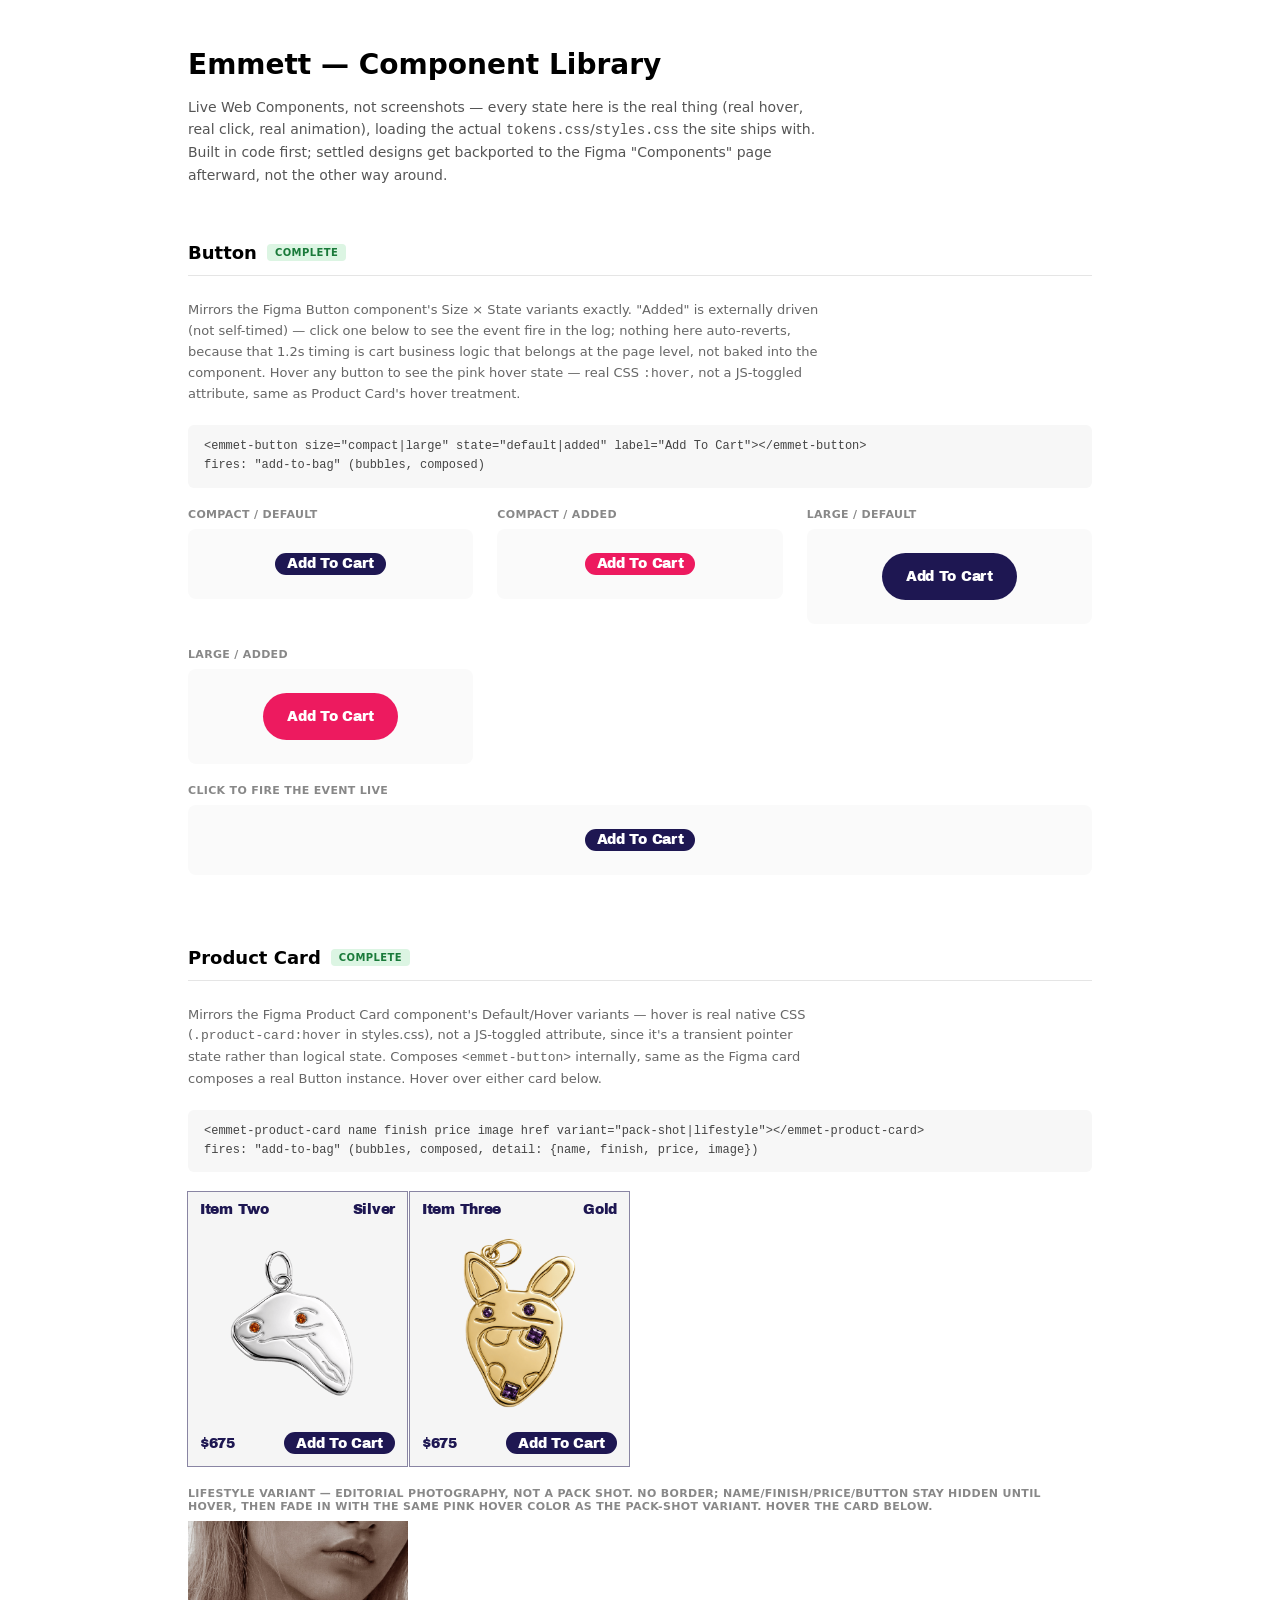
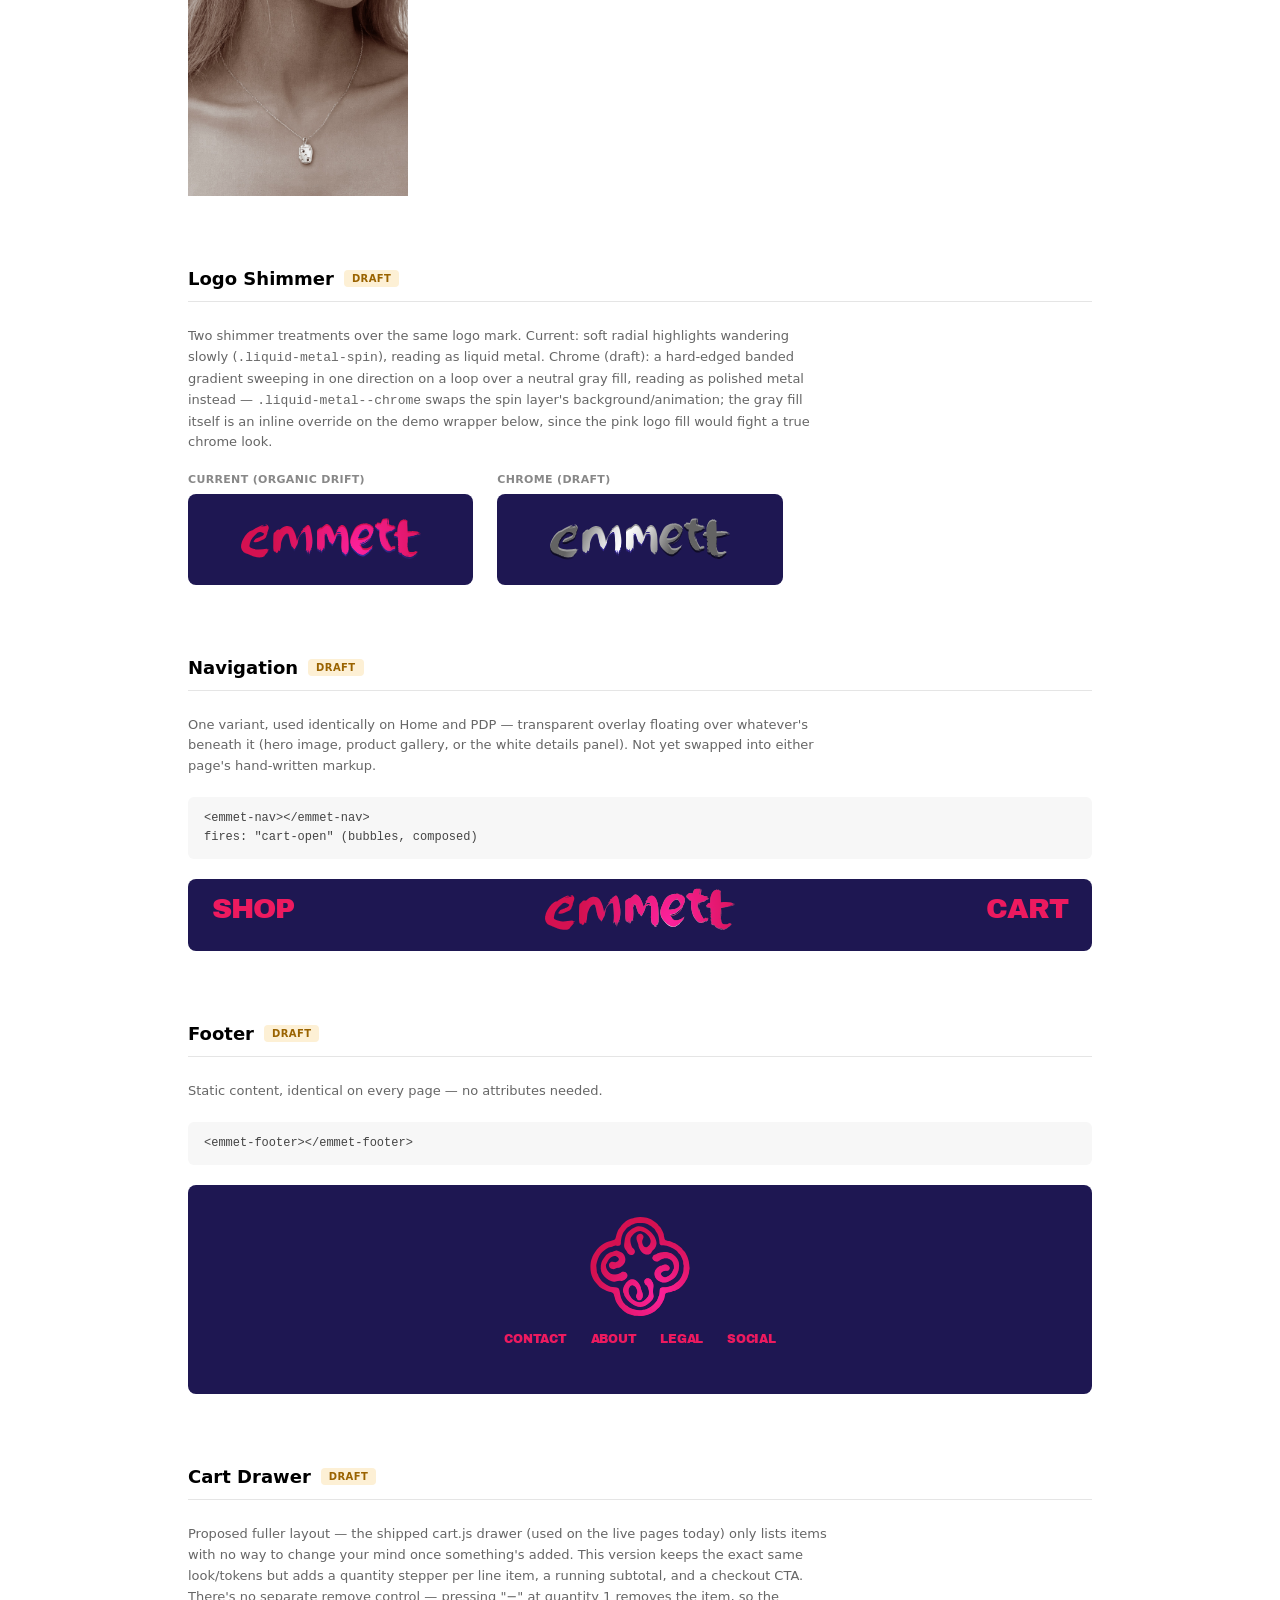
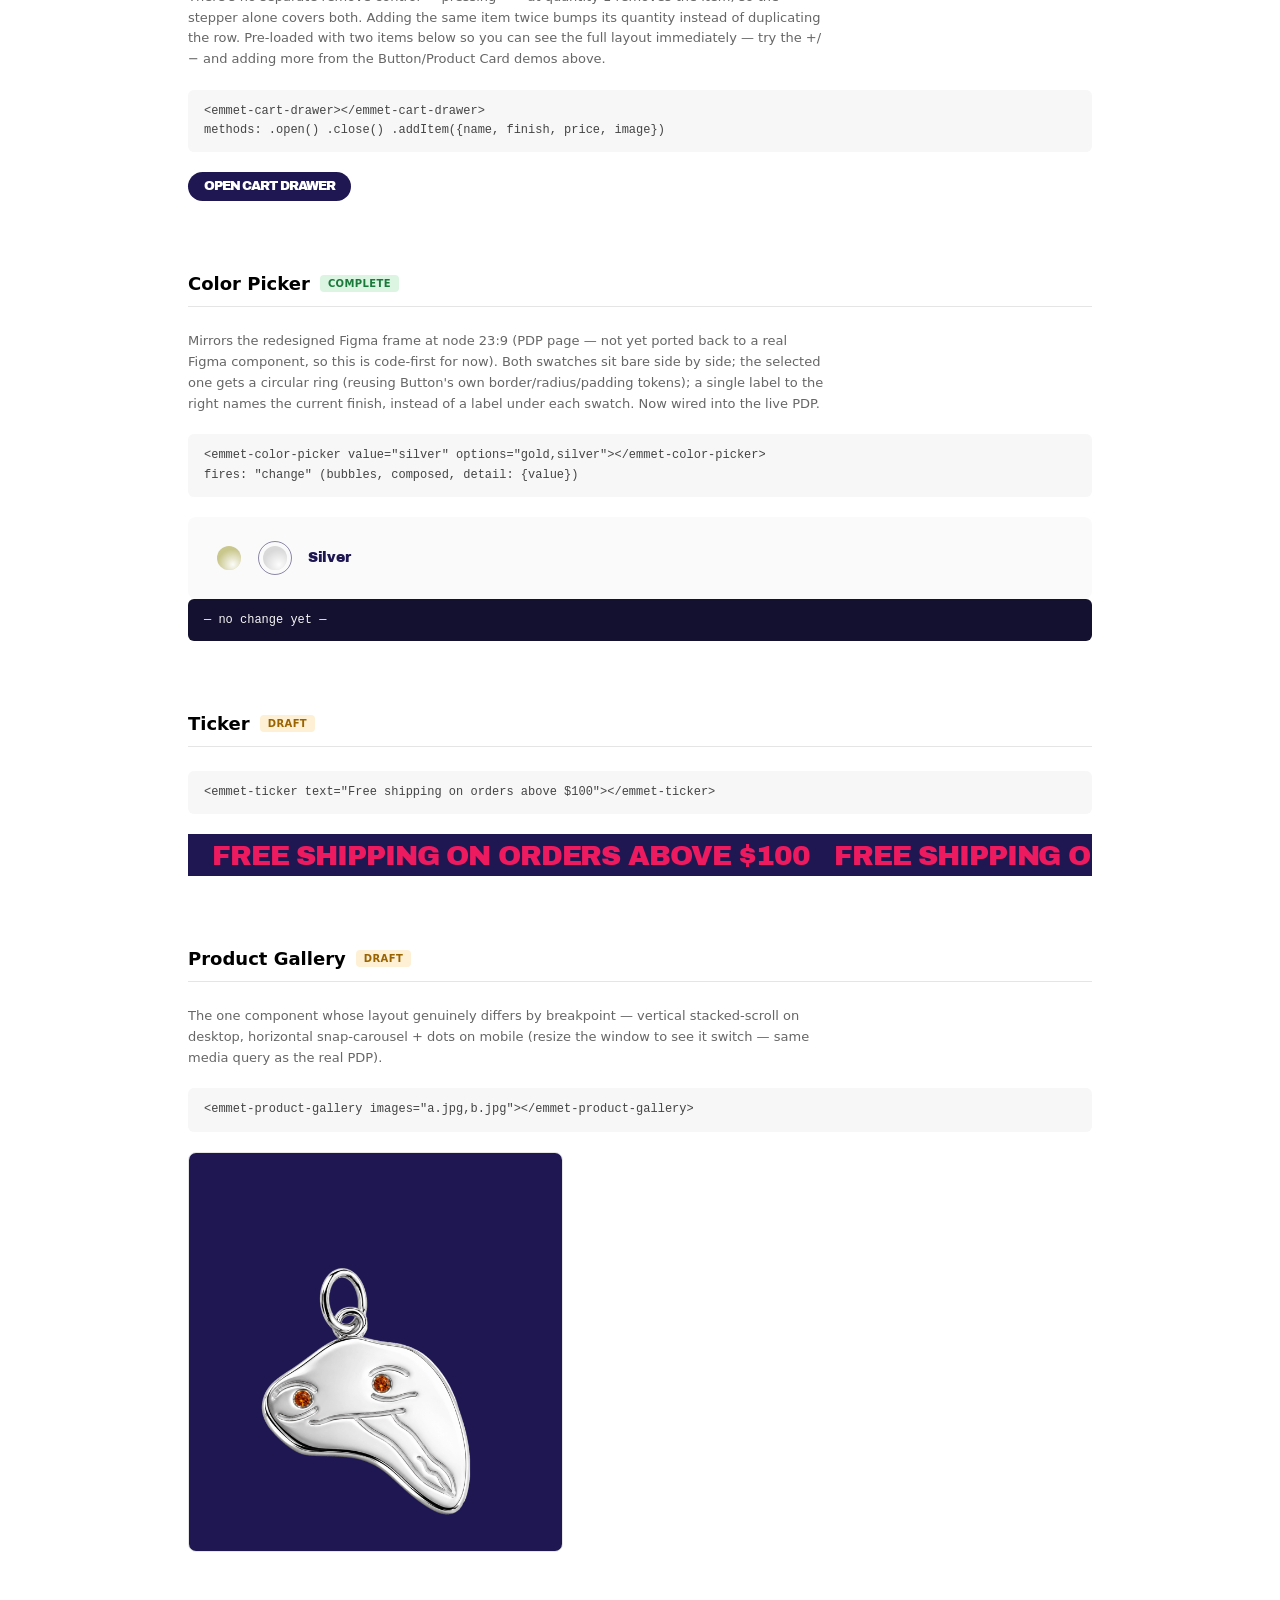
==== commit 70a55b0c: "Cart drawer polish, product card hover/layout changes, large button rework - Cart close icon: replac" ====
--- a/components.html
+++ b/components.html
@@ -5,10 +5,6 @@
 <meta name="viewport" content="width=device-width, initial-scale=1">
 <title>Emmett — Components</title>
 <link rel="icon" href="assets/svg/favicon.svg" type="image/svg+xml">
-<meta property="og:title" content="Emmett — Components">
-<meta property="og:image" content="https://eohworks.github.io/emmet/assets/logo.png">
-<meta name="twitter:card" content="summary_large_image">
-<meta name="twitter:image" content="https://eohworks.github.io/emmet/assets/logo.png">
 <link rel="preconnect" href="https://fonts.googleapis.com">
 <link rel="preconnect" href="https://fonts.gstatic.com" crossorigin>
 <link href="https://fonts.googleapis.com/css2?family=Archivo:wght@400;500&family=Archivo+Black&display=swap" rel="stylesheet">
@@ -101,6 +97,31 @@
 </div>
 
 <div class="gallery-section">
+  <h2>Logo Shimmer <span class="badge badge--draft">Draft</span></h2>
+  <p class="gallery-desc">Two shimmer treatments over the same logo mark. Current: soft radial highlights wandering slowly (<code>.liquid-metal-spin</code>), reading as liquid metal. Chrome (draft): a hard-edged banded gradient sweeping in one direction on a loop over a neutral gray fill, reading as polished metal instead — <code>.liquid-metal--chrome</code> swaps the spin layer's background/animation; the gray fill itself is an inline override on the demo wrapper below, since the pink logo fill would fight a true chrome look.</p>
+  <div class="swatch-grid">
+    <div>
+      <div class="swatch-label">Current (organic drift)</div>
+      <div class="swatch" style="background:#1e1752;">
+        <span style="position:relative; display:block; width:180px;">
+          <span class="site-logo-svg" id="logoDemoCurrent"></span>
+          <span class="liquid-metal liquid-metal--logo" aria-hidden="true"><span class="liquid-metal-spin"></span></span>
+        </span>
+      </div>
+    </div>
+    <div>
+      <div class="swatch-label">Chrome (draft)</div>
+      <div class="swatch" style="background:#1e1752;">
+        <span style="position:relative; display:block; width:180px; --nav-logo-fill:#9a9a9a;">
+          <span class="site-logo-svg" id="logoDemoChrome"></span>
+          <span class="liquid-metal liquid-metal--logo liquid-metal--chrome" aria-hidden="true"><span class="liquid-metal-spin"></span></span>
+        </span>
+      </div>
+    </div>
+  </div>
+</div>
+
+<div class="gallery-section">
   <h2>Navigation <span class="badge badge--draft">Draft</span></h2>
   <p class="gallery-desc">One variant, used identically on Home and PDP — transparent overlay floating over whatever's beneath it (hero image, product gallery, or the white details panel). Not yet swapped into either page's hand-written markup.</p>
   <p class="gallery-api">&lt;emmet-nav&gt;&lt;/emmet-nav&gt;
@@ -174,6 +195,11 @@
     setTimeout(() => liveButton.setAttribute("state", "default"), 1200);
   });
 
+  fetch("assets/svg/logo.svg").then((r) => r.text()).then((svg) => {
+    document.getElementById("logoDemoCurrent").innerHTML = svg;
+    document.getElementById("logoDemoChrome").innerHTML = svg;
+  });
+
   document.getElementById("finishDemo").addEventListener("change", (e) => {
     document.getElementById("finishLog").textContent = `change event fired — value: "${e.detail.value}"`;
   });
--- a/styles.css
+++ b/styles.css
@@ -152,10 +152,8 @@
 
 /* Lifestyle variant — editorial/lifestyle photography instead of a plain
    product pack shot. No border (the photo runs to the card edge); name/
-   finish/price/button stay hidden until hover, then revealed in the same
-   pink hover color as the pack-shot variant (.product-card:hover ... below
-   already covers this, since these cards keep the base .product-card class
-   too — no separate color rule needed here). */
+   finish/price/button stay hidden always, not just until hover — these
+   cards are pure image tiles, click-through to the PDP for details. */
 .product-card--lifestyle {
   border: none;
   margin-left: 0;
@@ -165,12 +163,6 @@
 .product-card--lifestyle .card-row {
   opacity: 0;
   pointer-events: none;
-  transition: opacity 0.25s ease;
-}
-
-.product-card--lifestyle:hover .card-row {
-  opacity: 1;
-  pointer-events: auto;
 }
 
 .card-media {
@@ -183,6 +175,74 @@
   width: 100%;
   height: 100%;
   object-fit: cover;
+}
+
+/* Regular Index, desktop only — crosses over to a lifestyle/model photo on
+   hover instead of the plain pack-shot. Reuses one generic lifestyle image
+   for every card for now (no per-product on-model photography exists yet);
+   swap the src in index.html's cardHTML() once real per-item shots exist.
+   Sits in normal DOM order right after the pack-shot img, so it paints on
+   top within .card-media's own stacking context without needing z-index. */
+.card-media-hover {
+  position: absolute;
+  inset: 0;
+  opacity: 0;
+  transition: opacity 0.3s ease;
+}
+
+@media (min-width: 769px) {
+  .product-card:hover .card-media-hover {
+    opacity: 1;
+  }
+}
+
+/* Regular Index only — a hover-triggered shimmer over the card's image,
+   same recipe as .liquid-metal/.liquid-metal-spin (multi-radial-gradient
+   blobs drifting via background-position, blended with mix-blend-mode:
+   overlay so it reads on top of an opaque photo) but as its own element:
+   that one is a permanent ambient effect on the logo/swatches, this one
+   plays once per hover and fades itself back out — the image must end up
+   unaffected, not left tinted by a frozen last frame, even if the pointer
+   stays put well past the animation's own duration. z-index:1 (tied with
+   .card-row) but earlier in the DOM, so the name/finish/price text still
+   paints on top of it. */
+.card-shimmer {
+  position: absolute;
+  inset: 0;
+  z-index: 1;
+  overflow: hidden;
+  mix-blend-mode: overlay;
+  pointer-events: none;
+}
+
+.card-shimmer::after {
+  content: "";
+  position: absolute;
+  inset: 0;
+  background:
+    radial-gradient(circle at 30% 35%, rgba(255, 255, 255, 0.95) 0%, transparent 30%),
+    radial-gradient(circle at 68% 62%, rgba(255, 255, 255, 0.55) 0%, transparent 26%),
+    radial-gradient(circle at 45% 80%, rgba(0, 0, 0, 0.28) 0%, transparent 34%);
+  background-size: 220% 220%;
+  background-repeat: no-repeat;
+  opacity: 0;
+}
+
+.product-card:hover .card-shimmer::after {
+  animation: card-shimmer-drift 0.5s ease-in-out 1 forwards; /* was 1s — half the duration, same keyframe shape; plays once per hover, and still fades opacity back to 0 at the end so re-hovering starts from a clean, unaffected image */
+}
+
+@keyframes card-shimmer-drift {
+  0%   { opacity: 0; background-position: 10% 20%, 90% 80%, 50% 100%; }
+  15%  { opacity: 0.75; }
+  85%  { opacity: 0.75; }
+  100% { opacity: 0; background-position: 90% 70%, 20% 30%, 70% 20%; }
+}
+
+@media (prefers-reduced-motion: reduce) {
+  .card-shimmer::after {
+    animation: none;
+  }
 }
 
 .card-row {
@@ -234,13 +294,15 @@
   background: var(--button-bg-hover);
 }
 
-/* Large size — PDP. Checked against the real button (Figma node 11:1362/
-   11:1366): font-size and horizontal padding scale up, but vertical padding
-   and tracking do not — it reuses the compact button-padding-y and the nav
-   type scale's tracking, not a "large" version of the compact ones. */
+/* Large size — PDP. Was matched to the real Figma button (node 11:1362/
+   11:1366: horizontal padding scaled up but vertical padding/tracking
+   reused the compact values, font-size jumped to the nav scale). Now
+   deliberately changed to match .cart-checkout-btn's proportions instead —
+   see the button.padding-y-large/font-size-large/tracking-large token
+   descriptions in tokens.json for the Figma delta this creates. */
 .btn-bag--large {
   height: auto;
-  padding: var(--button-padding-y) var(--button-padding-x-large);
+  padding: var(--button-padding-y-large) var(--button-padding-x-large);
   font-size: var(--button-font-size-large);
   letter-spacing: var(--button-tracking-large);
 }
@@ -384,6 +446,42 @@
   }
 }
 
+/* ---------- Liquid metal — chrome variant (draft) ----------
+   Draft alternative to the organic drift above — components.html only for
+   now, not wired into any real page. Reads as polished metal rather than
+   liquid: a neutral gray base (the class alone can't turn the pink logo
+   fill metallic, so the demo wrapper overrides --nav-logo-fill inline —
+   see components.html) plus a hard-edged banded gradient sweeping in one
+   direction on a loop, like a specular highlight sliding across a metal
+   surface, instead of soft blobs wandering. Same mask/overlay scaffolding
+   (.liquid-metal, .liquid-metal--logo) as the original — only
+   .liquid-metal-spin's own background/animation is swapped out. */
+.liquid-metal--chrome .liquid-metal-spin {
+  background: repeating-linear-gradient(
+    115deg,
+    #3a3a3a 0%,
+    #3a3a3a 6%,
+    #cfcfcf 12%,
+    #ffffff 16%,
+    #cfcfcf 20%,
+    #3a3a3a 26%,
+    #3a3a3a 40%
+  );
+  background-size: 260% 260%;
+  animation: chrome-sweep 2.5s linear infinite;
+}
+
+@keyframes chrome-sweep {
+  0%   { background-position: 0% 0%; }
+  100% { background-position: 100% 100%; }
+}
+
+@media (prefers-reduced-motion: reduce) {
+  .liquid-metal--chrome .liquid-metal-spin {
+    animation: none;
+  }
+}
+
 .footer-links {
   display: flex;
   align-items: center;
@@ -415,8 +513,13 @@
   display: flex;
 }
 
+.pdp-gallery-frame {
+  width: 50%;
+  position: relative; /* positioning context for .pdp-gallery-dots on mobile — harmless here since the dots are display:none on desktop */
+}
+
 .pdp-gallery {
-  width: 50%;
+  width: 100%;
   background: var(--color-navy-900);
 }
 
@@ -437,7 +540,7 @@
   width: 6px;
   height: 6px;
   border-radius: var(--radius-pill);
-  background: var(--color-navy-900-a50);
+  background: var(--color-navy-200); /* was --color-navy-900-a50 */
 }
 
 .pdp-gallery-dots span.is-active {
@@ -846,6 +949,7 @@
   display: flex;
   flex-direction: column;
   padding: var(--space-600) var(--space-500);
+  padding-top: var(--space-200); /* matches .site-header's vertical padding, so CART aligns with the SHOP/CART nav links */
 }
 
 /* Liquid glass variant — branch pages only (pdp-branch.html, index-branch.html
@@ -897,9 +1001,22 @@
 .cart-close {
   background: none;
   border: none;
-  font-size: var(--font-size-nav); /* was a hardcoded 22px — nearest existing token, pending a real Figma value */
-  color: var(--card-text-color);
-  line-height: 1;
+  padding: 0;
+  color: var(--card-text-color);
+  cursor: pointer;
+}
+
+/* Thin X — a drawn stroke instead of the &times; glyph, so its weight is
+   set directly (1px, --border-width-thin) rather than left to whatever a
+   font renders — matches the color picker's selected-state ring, which
+   uses the same token for the same reason. */
+.cart-close svg {
+  display: block;
+  width: 16px;
+  height: 16px;
+  fill: none;
+  stroke: currentColor;
+  stroke-width: var(--border-width-thin);
 }
 
 .cart-empty {
@@ -952,10 +1069,68 @@
   opacity: 0.6;
 }
 
+/* Detailed row layout — Draft cart drawer (EmmetCartDrawer) only. The
+   live cart.js-driven drawer on Regular pages keeps the plain .cart-item
+   markup/styling above (single .cart-item-meta line, no qty row), so this
+   is scoped under .cart-item--detailed rather than changing those shared
+   rules directly. */
+.cart-item--detailed img {
+  width: 104px;
+  height: 104px;
+  border-radius: 0; /* overrides the shared .cart-item img radius — live cart.js thumbnails keep it, these don't */
+}
+
+.cart-item-top-row {
+  display: flex;
+  align-items: center;
+  justify-content: space-between;
+  gap: var(--space-200);
+}
+
+.cart-item-price {
+  font-family: var(--nav-font-family), sans-serif;
+  font-size: var(--font-size-product);
+  color: var(--card-text-color);
+}
+
+.cart-item-finish-row {
+  display: flex;
+  align-items: center;
+  gap: var(--space-150);
+  margin-top: var(--space-150);
+}
+
+.cart-item-finish {
+  font-family: var(--font-family-text), sans-serif;
+  font-size: var(--font-size-product);
+  color: var(--card-text-color);
+}
+
+.cart-item-swatch {
+  width: var(--space-150);
+  height: var(--space-150);
+  border-radius: 50%;
+}
+
+.cart-item-swatch[data-finish="gold"] {
+  background: var(--picker-swatch-fill-gold);
+}
+
+.cart-item-swatch[data-finish="silver"] {
+  background: var(--picker-swatch-fill-silver);
+}
+
+.cart-qty-label {
+  font-family: var(--font-family-text), sans-serif;
+  font-size: var(--font-size-product);
+  color: var(--card-text-color);
+  margin-right: var(--space-050); /* was --space-150 — extra gap beyond .cart-qty's own (now also tightened), so the label still reads apart from the stepper group */
+}
+
 .cart-qty {
   display: inline-flex;
   align-items: center;
-  gap: var(--space-150);
+  gap: var(--space-050); /* was --space-150 — tighter row */
   margin-top: var(--space-150);
 }
 
@@ -966,8 +1141,7 @@
   align-items: center;
   justify-content: center;
   background: none;
-  border: var(--border-width-thin) solid var(--color-border-subtle);
-  border-radius: var(--radius-pill);
+  border: none; /* was a --border-width-thin circle — removed to make +/- less prominent */
   color: var(--card-text-color);
   font-size: var(--font-size-product); /* was a hardcoded 14px */
   line-height: 1;
@@ -1043,7 +1217,7 @@
 
 @media (max-width: 768px) {
   .hero {
-    height: 90vh;
+    height: 75vh;
     aspect-ratio: auto;
   }
 
@@ -1051,6 +1225,10 @@
     padding: var(--space-150) var(--space-300);
   }
 
+  .cart-drawer {
+    padding-top: var(--space-150); /* matches .site-header's mobile vertical padding */
+  }
+
   .nav-link {
     font-size: var(--font-size-product); /* was a hardcoded 18px — nearest existing token, pending a real Figma value */
   }
@@ -1067,6 +1245,11 @@
 
   .pdp {
     flex-direction: column;
+  }
+
+  .pdp-gallery-frame {
+    width: 100%;
+    height: auto;
   }
 
   .pdp-gallery {
@@ -1077,6 +1260,11 @@
     overflow-y: hidden;
     scroll-snap-type: x mandatory;
     -webkit-overflow-scrolling: touch;
+    scrollbar-width: none; /* Firefox */
+  }
+
+  .pdp-gallery::-webkit-scrollbar {
+    display: none; /* Chrome/Safari/Edge */
   }
 
   .pdp-gallery img {
@@ -1087,11 +1275,20 @@
     scroll-snap-align: start;
   }
 
+  /* Overlaid on the image frame instead of stacked below it — a sibling of
+     .pdp-gallery (the actual horizontally-scrolling element) within the
+     positioned .pdp-gallery-frame, so the dots stay put at the bottom of
+     the frame as the user swipes instead of scrolling away with it. Same
+     bottom margin (--space-300) as the page's other mobile margins
+     (.site-header, .pdp-branch-card-wrap). */
   .pdp-gallery-dots {
     display: flex;
     justify-content: center;
     gap: var(--space-150);
-    padding: var(--space-300) 0;
+    position: absolute;
+    bottom: var(--space-300);
+    left: 0;
+    right: 0;
   }
 
   .pdp-details {
@@ -1181,7 +1378,7 @@
      later in the cascade, so it was winning and shrinking every "large"
      button (PDP, PDP branch) back down to compact size on mobile. */
   .btn-bag--large {
-    padding: var(--button-padding-y) var(--button-padding-x-large);
+    padding: var(--button-padding-y-large) var(--button-padding-x-large);
     font-size: var(--button-font-size-large);
   }
 
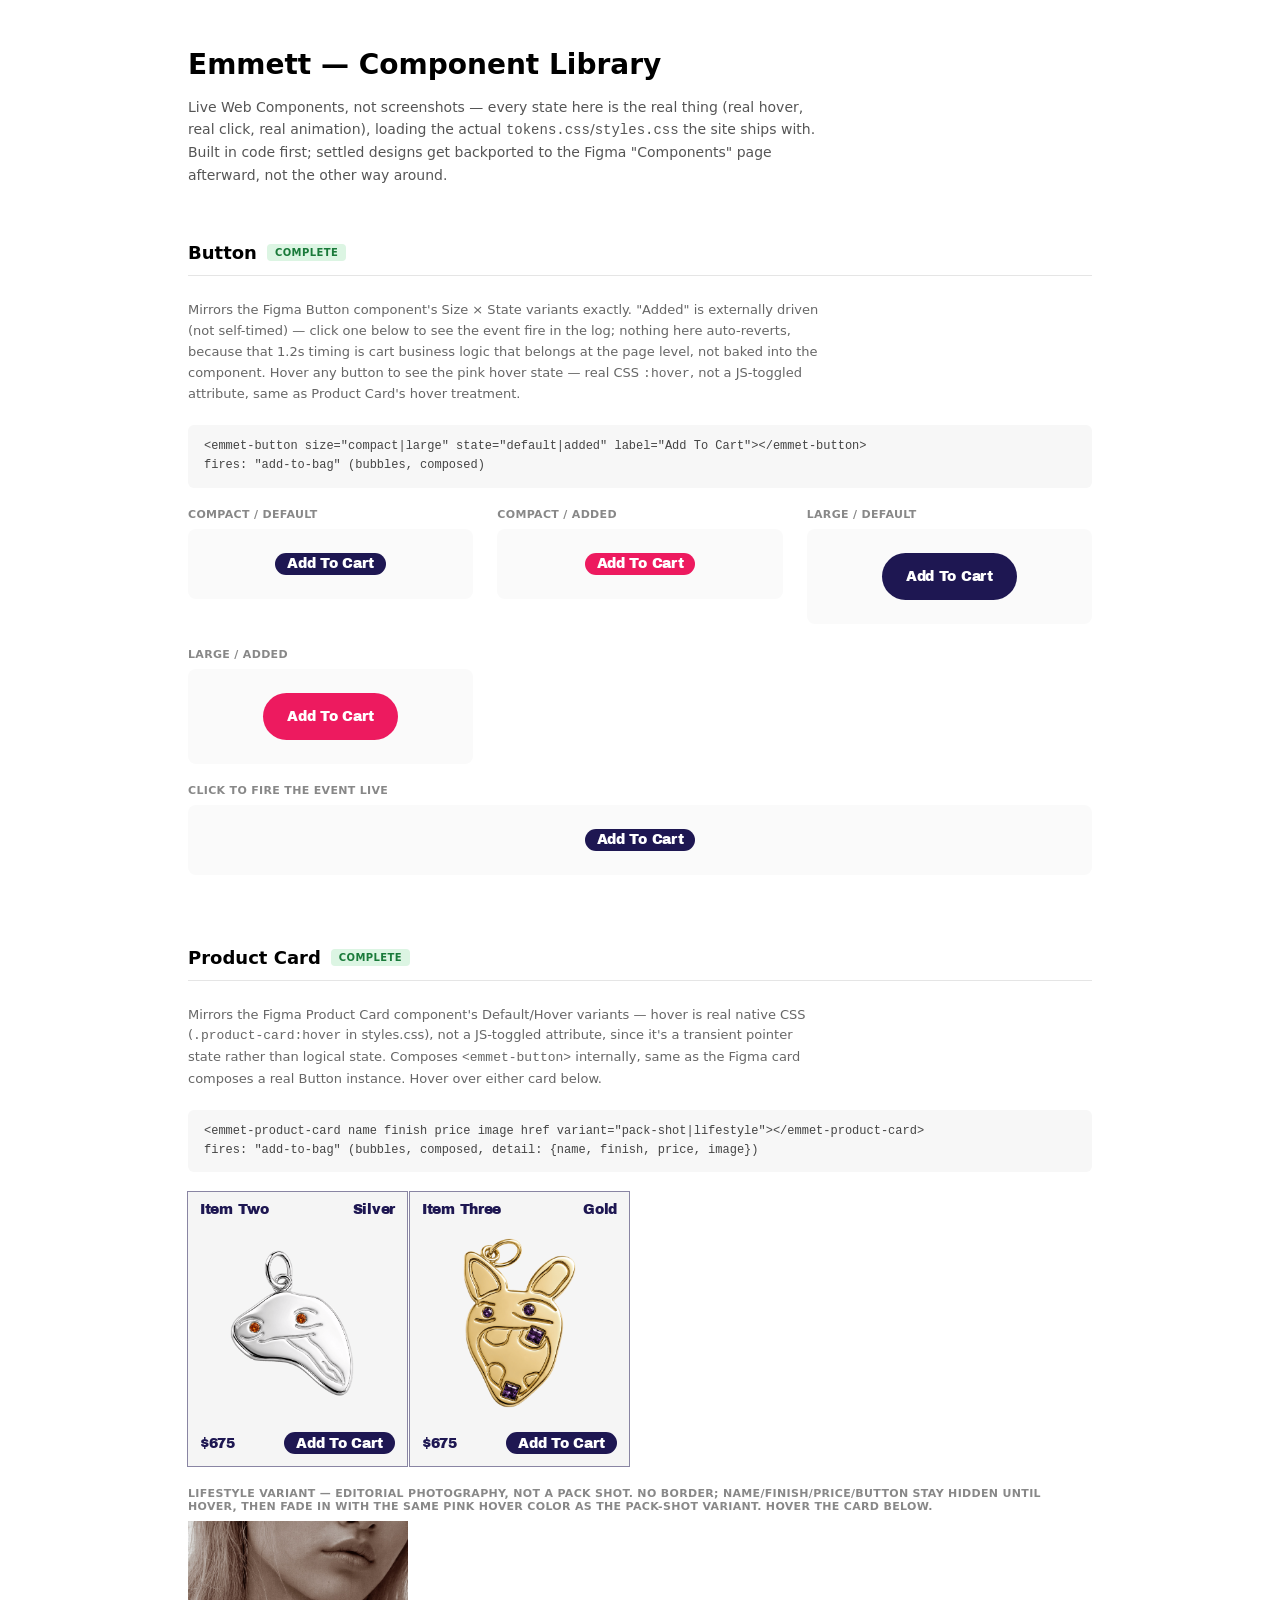
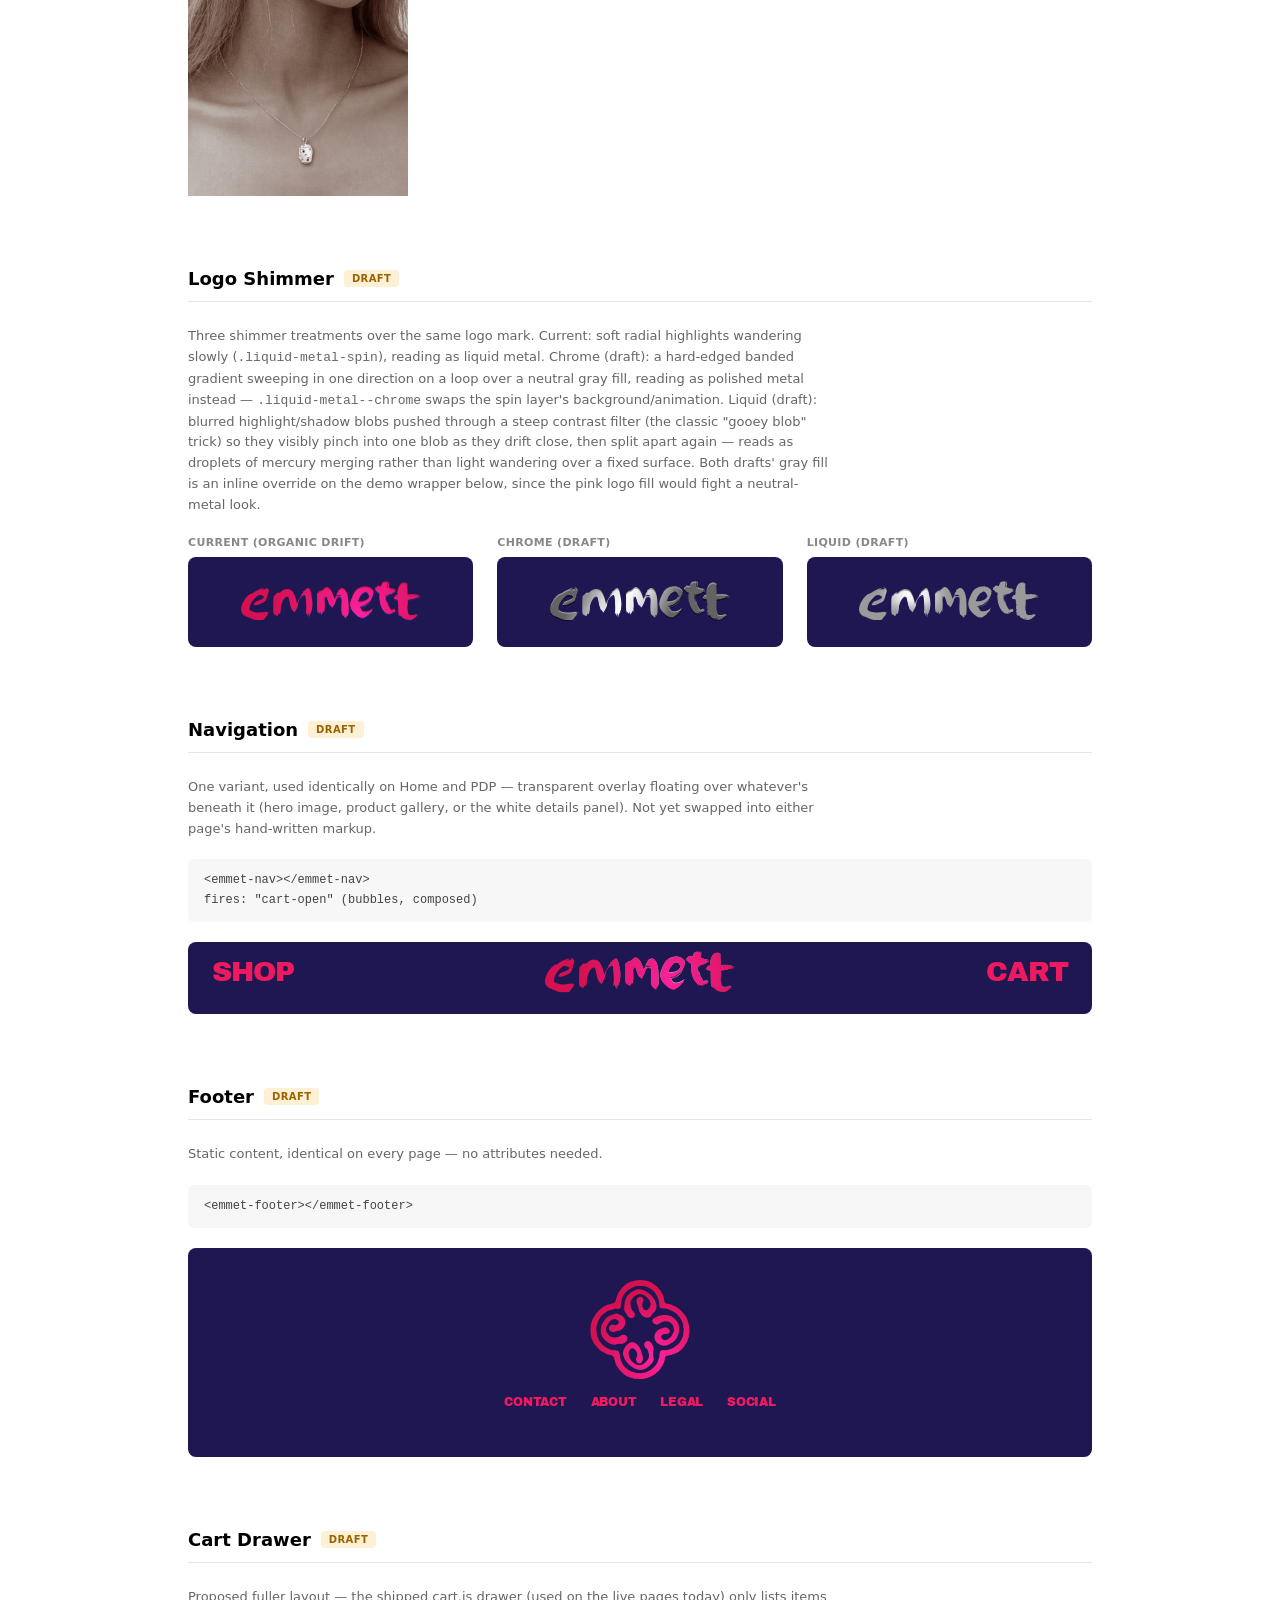
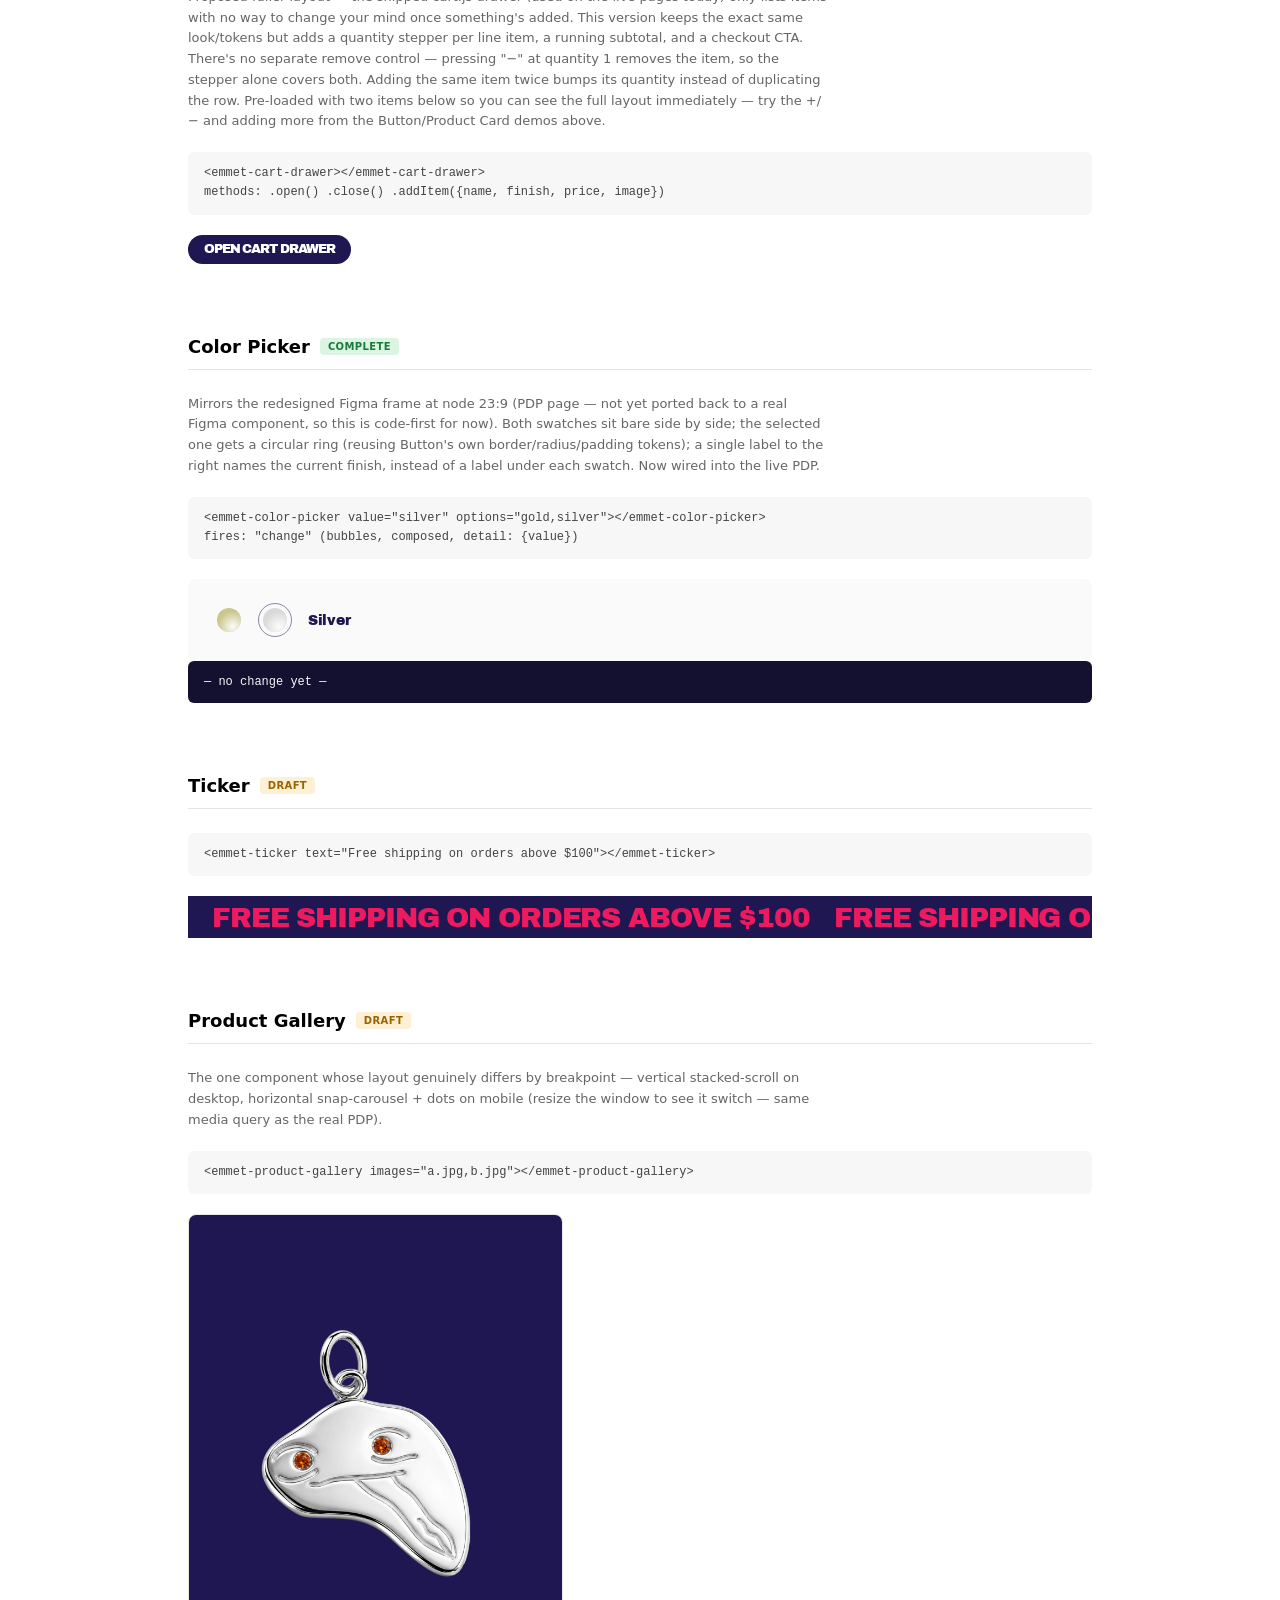
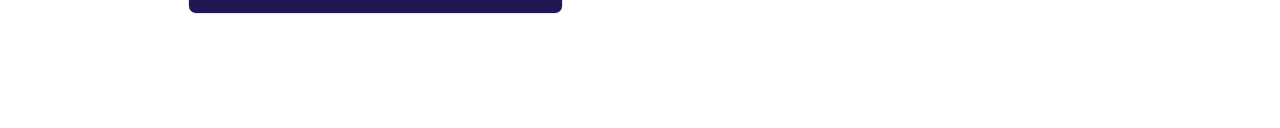
==== commit c8580d71: "Add hero image carousel and third "liquid" logo shimmer draft - index.html: hero is now a 2-image cr" ====
--- a/components.html
+++ b/components.html
@@ -98,7 +98,7 @@
 
 <div class="gallery-section">
   <h2>Logo Shimmer <span class="badge badge--draft">Draft</span></h2>
-  <p class="gallery-desc">Two shimmer treatments over the same logo mark. Current: soft radial highlights wandering slowly (<code>.liquid-metal-spin</code>), reading as liquid metal. Chrome (draft): a hard-edged banded gradient sweeping in one direction on a loop over a neutral gray fill, reading as polished metal instead — <code>.liquid-metal--chrome</code> swaps the spin layer's background/animation; the gray fill itself is an inline override on the demo wrapper below, since the pink logo fill would fight a true chrome look.</p>
+  <p class="gallery-desc">Three shimmer treatments over the same logo mark. Current: soft radial highlights wandering slowly (<code>.liquid-metal-spin</code>), reading as liquid metal. Chrome (draft): a hard-edged banded gradient sweeping in one direction on a loop over a neutral gray fill, reading as polished metal instead — <code>.liquid-metal--chrome</code> swaps the spin layer's background/animation. Liquid (draft): blurred highlight/shadow blobs pushed through a steep contrast filter (the classic "gooey blob" trick) so they visibly pinch into one blob as they drift close, then split apart again — reads as droplets of mercury merging rather than light wandering over a fixed surface. Both drafts' gray fill is an inline override on the demo wrapper below, since the pink logo fill would fight a neutral-metal look.</p>
   <div class="swatch-grid">
     <div>
       <div class="swatch-label">Current (organic drift)</div>
@@ -118,6 +118,15 @@
         </span>
       </div>
     </div>
+    <div>
+      <div class="swatch-label">Liquid (draft)</div>
+      <div class="swatch" style="background:#1e1752;">
+        <span style="position:relative; display:block; width:180px; --nav-logo-fill:#9a9a9a;">
+          <span class="site-logo-svg" id="logoDemoLiquid"></span>
+          <span class="liquid-metal liquid-metal--logo liquid-metal--liquid" aria-hidden="true"><span class="liquid-metal-spin"></span></span>
+        </span>
+      </div>
+    </div>
   </div>
 </div>
 
@@ -198,6 +207,7 @@
   fetch("assets/svg/logo.svg").then((r) => r.text()).then((svg) => {
     document.getElementById("logoDemoCurrent").innerHTML = svg;
     document.getElementById("logoDemoChrome").innerHTML = svg;
+    document.getElementById("logoDemoLiquid").innerHTML = svg;
   });
 
   document.getElementById("finishDemo").addEventListener("change", (e) => {
--- a/styles.css
+++ b/styles.css
@@ -113,11 +113,19 @@
 }
 
 .hero img {
+  position: absolute;
+  inset: 0;
   width: 100%;
   height: 100%;
   object-fit: cover;
   transform-origin: center center; /* scroll-driven scale-up (index.html's updateHeroScale) grows from the center; .hero's overflow:hidden clips the excess */
-  will-change: transform;
+  will-change: transform, opacity;
+  opacity: 0;
+  transition: opacity 1s ease; /* the crossfade itself — index.html's carousel toggles .is-active every 3000ms, this is what makes that a smooth fade instead of a hard cut */
+}
+
+.hero img.is-active {
+  opacity: 1;
 }
 
 /* ---------- Shop grid ---------- */
@@ -195,6 +203,12 @@
     opacity: 1;
   }
 }
+
+/* Both the lifestyle crossfade above and the shimmer below are desktop-only
+   for now (dropped on mobile rather than converted) — touch devices don't
+   have a real hover state, and some mobile browsers apply :hover on tap,
+   which would trigger these as an unintended side effect of the very tap
+   that navigates to the PDP. */
 
 /* Regular Index only — a hover-triggered shimmer over the card's image,
    same recipe as .liquid-metal/.liquid-metal-spin (multi-radial-gradient
@@ -228,8 +242,10 @@
   opacity: 0;
 }
 
-.product-card:hover .card-shimmer::after {
-  animation: card-shimmer-drift 0.5s ease-in-out 1 forwards; /* was 1s — half the duration, same keyframe shape; plays once per hover, and still fades opacity back to 0 at the end so re-hovering starts from a clean, unaffected image */
+@media (min-width: 769px) {
+  .product-card:hover .card-shimmer::after {
+    animation: card-shimmer-drift 0.5s ease-in-out 1 forwards; /* was 1s — half the duration, same keyframe shape; plays once per hover, and still fades opacity back to 0 at the end so re-hovering starts from a clean, unaffected image */
+  }
 }
 
 @keyframes card-shimmer-drift {
@@ -482,6 +498,45 @@
   }
 }
 
+/* ---------- Liquid metal — liquid variant (draft) ----------
+   Draft alternative to both the organic drift and chrome above —
+   components.html only for now. The other two never actually merge their
+   highlights: drift's blobs stay independent, chrome is a rigid banded
+   sweep. This one leans on the classic "gooey blob" trick — a heavy blur
+   immediately followed by a steep contrast boost — which pinches soft
+   blurred circles into a single blob as they drift close, then splits
+   them cleanly apart again, reading as droplets of mercury merging and
+   separating rather than light wandering over a fixed surface. Same
+   neutral-gray-fill reasoning as chrome (see components.html) so the
+   result reads as liquid metal, not a pink-tinted blend. Same mask/
+   overlay scaffolding as both — only .liquid-metal-spin's own background/
+   animation/filter changes. */
+.liquid-metal--liquid .liquid-metal-spin {
+  background:
+    radial-gradient(circle, rgba(255, 255, 255, 1) 0%, transparent 55%),
+    radial-gradient(circle, rgba(255, 255, 255, 0.9) 0%, transparent 55%),
+    radial-gradient(circle, rgba(0, 0, 0, 0.5) 0%, transparent 55%);
+  background-size: 60% 60%;
+  background-repeat: no-repeat;
+  filter: blur(5px) contrast(18);
+  animation: liquid-merge 7s ease-in-out infinite;
+}
+
+@keyframes liquid-merge {
+  0%   { background-position: 10% 30%, 75% 65%, 45% 85%; }
+  20%  { background-position: 55% 20%, 35% 55%, 80% 40%; }
+  40%  { background-position: 75% 60%, 55% 15%, 15% 55%; }
+  60%  { background-position: 30% 75%, 70% 35%, 55% 10%; }
+  80%  { background-position: 15% 45%, 45% 80%, 75% 65%; }
+  100% { background-position: 10% 30%, 75% 65%, 45% 85%; }
+}
+
+@media (prefers-reduced-motion: reduce) {
+  .liquid-metal--liquid .liquid-metal-spin {
+    animation: none;
+  }
+}
+
 .footer-links {
   display: flex;
   align-items: center;
@@ -520,7 +575,7 @@
 
 .pdp-gallery {
   width: 100%;
-  background: var(--color-navy-900);
+  background: var(--color-surface-inverse); /* was the raw --color-navy-900 primitive — same value in every existing theme, but bypassed the neutral theme's override since that only touches the semantic tier */
 }
 
 .pdp-gallery img {
